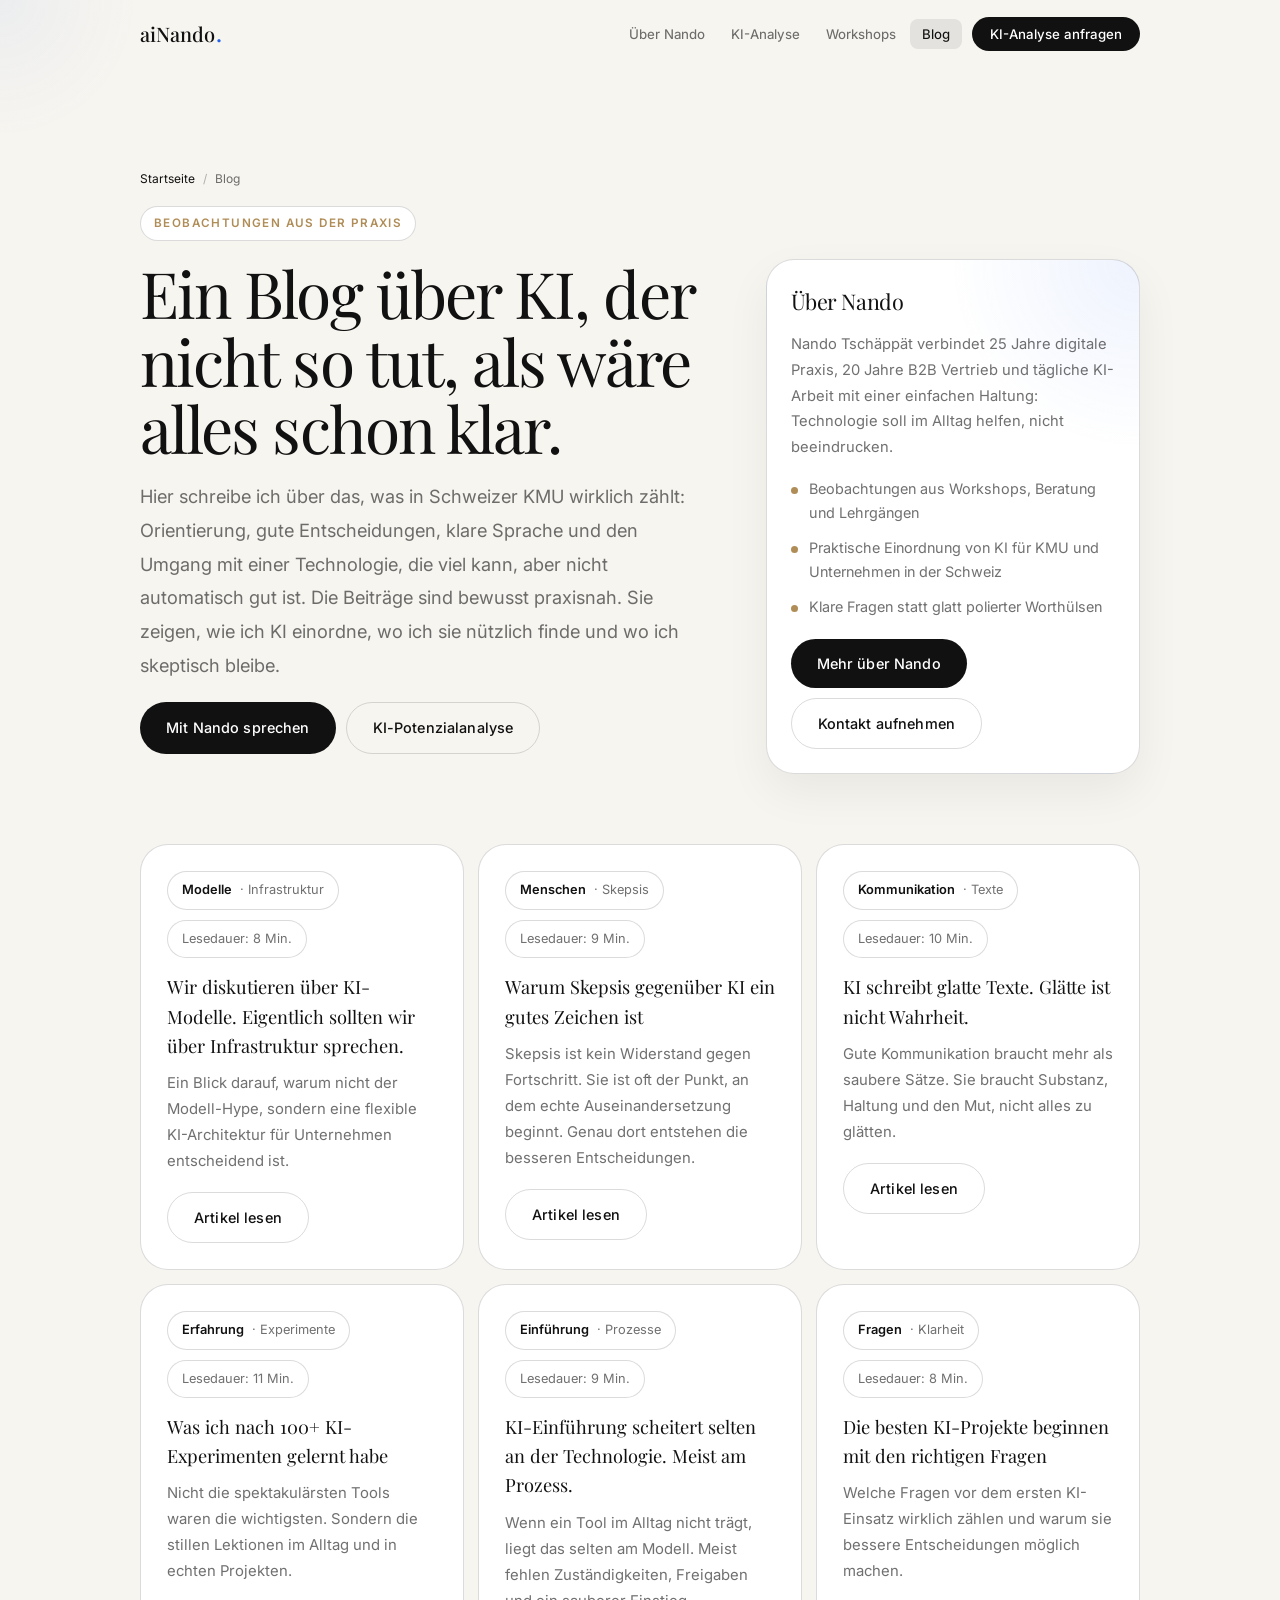
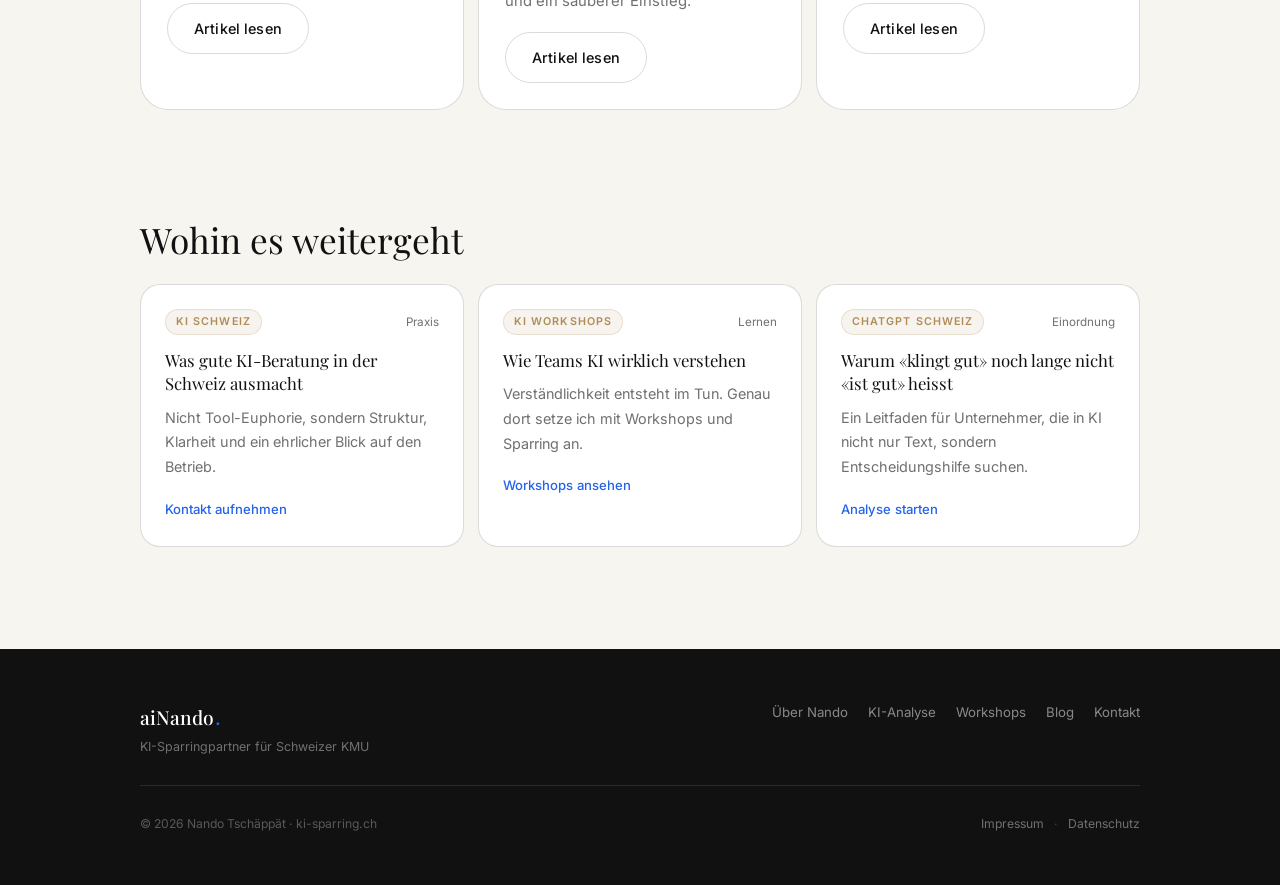
==== blog/index.html @ 51813bd4 "Sync repository with live state of ki-sparring.ch Mirror of https://ki-sparring.ch/ as served on 202" ====
<!DOCTYPE html>
<html lang="de-CH">
<head>
  <meta charset="UTF-8" />
  <meta name="viewport" content="width=device-width, initial-scale=1.0" />
  <title>Blog für KI in Schweizer KMU | ki-sparring.ch</title>
  <meta name="description" content="Der Blog von ki-sparring.ch: persönliche Beobachtungen, praktische Erfahrungen und klare Einordnungen zu KI in Schweizer KMU. Ohne Hype, mit Haltung." />
  <meta name="robots" content="index, follow" />
  <link rel="canonical" href="https://ki-sparring.ch/blog/" />
  <meta property="og:title" content="Blog für KI in Schweizer KMU" />
  <meta property="og:description" content="Praktische Beobachtungen, Erfahrungen und Einordnungen zu KI, ChatGPT, KI-Strategie und KI-Einführung in Schweizer KMU." />
  <meta property="og:type" content="website" />
  <meta property="og:url" content="https://ki-sparring.ch/blog/" />
  <meta property="og:image" content="https://ki-sparring.ch/images/nando-portrait-outdoor.jpg" />
  <meta name="twitter:card" content="summary_large_image" />
  <meta name="twitter:title" content="Blog für KI in Schweizer KMU" />
  <meta name="twitter:description" content="Praktische Beobachtungen, Erfahrungen und Einordnungen zu KI, ChatGPT und KI-Strategie in Schweizer KMU." />
  <meta name="twitter:image" content="https://ki-sparring.ch/images/nando-portrait-outdoor.jpg" />
  <meta name="theme-color" content="#F7F5F0" />
  <link rel="preconnect" href="https://fonts.googleapis.com" />
  <link rel="preconnect" href="https://fonts.gstatic.com" crossorigin />
  <link href="https://fonts.googleapis.com/css2?family=Inter:wght@300;400;500;600&family=Playfair+Display:ital,wght@0,400;0,500;1,400&display=swap" rel="stylesheet" />
  <link rel="stylesheet" href="../css/style.css" />
  <script>
    window.KI_SPARRING_CONFIG = {
      brevoFormsEndpoint: "https://api.cleverassistant.ch/api/brevo/forms"
    };
  </script>
  <script type="application/ld+json">
  {
    "@context": "https://schema.org",
    "@type": "Blog",
    "name": "ki-sparring.ch Blog",
    "description": "Praktische Beobachtungen zu KI, Strategie und Umsetzung in Schweizer KMU.",
    "url": "https://ki-sparring.ch/blog/",
    "publisher": {
      "@type": "Organization",
      "name": "ki-sparring.ch",
      "url": "https://ki-sparring.ch/"
    }
  }
  </script>
</head>
<body class="blog-page">
  <nav id="nav" aria-label="Hauptnavigation">
    <div class="nav-inner">
      <a href="/" class="nav-logo" aria-label="Zur Startseite">
        <span class="logo-text">aiNando</span><span class="logo-dot">.</span>
      </a>
      <button class="nav-toggle" aria-label="Menü öffnen" aria-expanded="false" aria-controls="nav-menu">
        <span></span><span></span>
      </button>
      <ul id="nav-menu" class="nav-links" role="list">
        <li><a href="/#positionierung" class="nav-link">Über Nando</a></li>
        <li><a href="/#analyse" class="nav-link">KI-Analyse</a></li>
        <li><a href="/#workshops" class="nav-link">Workshops</a></li>
        <li><a href="/blog/" class="nav-link active" aria-current="page">Blog</a></li>
        <li><a href="/#kontakt" class="nav-cta">KI-Analyse anfragen</a></li>
      </ul>
    </div>
  </nav>

  <main class="blog-shell">
    <header class="blog-index-hero">
      <div class="container">
        <nav class="breadcrumb" aria-label="Breadcrumb">
          <a href="/">Startseite</a><span aria-hidden="true">/</span><span>Blog</span>
        </nav>
        <div class="blog-kicker">Beobachtungen aus der Praxis</div>
        <div class="blog-hero-grid">
          <div>
            <h1 class="blog-title">Ein Blog über KI, der nicht so tut, als wäre alles schon klar.</h1>
            <p class="blog-index-lede">
              Hier schreibe ich über das, was in Schweizer KMU wirklich zählt: Orientierung, gute Entscheidungen,
              klare Sprache und den Umgang mit einer Technologie, die viel kann, aber nicht automatisch gut ist.
              Die Beiträge sind bewusst praxisnah. Sie zeigen, wie ich KI einordne, wo ich sie nützlich finde
              und wo ich skeptisch bleibe.
            </p>
            <div class="blog-actions">
              <a class="btn btn-primary" href="/#kontakt">Mit Nando sprechen</a>
              <a class="btn btn-ghost" href="/#analyse">KI-Potenzialanalyse</a>
            </div>
          </div>
          <aside class="blog-summary" aria-label="Über Nando">
            <h2>Über Nando</h2>
            <p>
              Nando Tschäppät verbindet 25 Jahre digitale Praxis, 20 Jahre B2B Vertrieb und tägliche KI-Arbeit
              mit einer einfachen Haltung: Technologie soll im Alltag helfen, nicht beeindrucken.
            </p>
            <ul>
              <li>Beobachtungen aus Workshops, Beratung und Lehrgängen</li>
              <li>Praktische Einordnung von KI für KMU und Unternehmen in der Schweiz</li>
              <li>Klare Fragen statt glatt polierter Worthülsen</li>
            </ul>
            <div class="blog-actions">
              <a class="btn btn-primary" href="/ueber-nando/">Mehr über Nando</a>
              <a class="btn btn-ghost" href="/#kontakt">Kontakt aufnehmen</a>
            </div>
          </aside>
        </div>
      </div>
    </header>

    <section class="blog-related" aria-label="Aktuelle Beiträge">
      <div class="container">
        <div class="blog-index-grid">
          <article class="blog-index-card">
            <div class="blog-meta-row">
              <span class="blog-meta-pill"><strong>Modelle</strong> · Infrastruktur</span>
              <span class="blog-meta-pill">Lesedauer: 8 Min.</span>
            </div>
            <h2>Wir diskutieren über KI-Modelle. Eigentlich sollten wir über Infrastruktur sprechen.</h2>
            <p>
              Ein Blick darauf, warum nicht der Modell-Hype, sondern eine flexible KI-Architektur für Unternehmen entscheidend ist.
            </p>
            <a class="btn btn-ghost" href="/blog/ki-modelle-infrastruktur/">Artikel lesen</a>
          </article>
          <article class="blog-index-card">
            <div class="blog-meta-row">
              <span class="blog-meta-pill"><strong>Menschen</strong> · Skepsis</span>
              <span class="blog-meta-pill">Lesedauer: 9 Min.</span>
            </div>
            <h2>Warum Skepsis gegenüber KI ein gutes Zeichen ist</h2>
            <p>
              Skepsis ist kein Widerstand gegen Fortschritt. Sie ist oft der Punkt, an dem echte Auseinandersetzung beginnt.
              Genau dort entstehen die besseren Entscheidungen.
            </p>
            <a class="btn btn-ghost" href="/blog/skepsis-gegenueber-ki-gutes-zeichen/">Artikel lesen</a>
          </article>
          <article class="blog-index-card">
            <div class="blog-meta-row">
              <span class="blog-meta-pill"><strong>Kommunikation</strong> · Texte</span>
              <span class="blog-meta-pill">Lesedauer: 10 Min.</span>
            </div>
            <h2>KI schreibt glatte Texte. Glätte ist nicht Wahrheit.</h2>
            <p>
              Gute Kommunikation braucht mehr als saubere Sätze. Sie braucht Substanz, Haltung und den Mut, nicht alles zu glätten.
            </p>
            <a class="btn btn-ghost" href="/blog/ki-schreibt-glatte-texte/">Artikel lesen</a>
          </article>
          <article class="blog-index-card">
            <div class="blog-meta-row">
              <span class="blog-meta-pill"><strong>Erfahrung</strong> · Experimente</span>
              <span class="blog-meta-pill">Lesedauer: 11 Min.</span>
            </div>
            <h2>Was ich nach 100+ KI-Experimenten gelernt habe</h2>
            <p>
              Nicht die spektakulärsten Tools waren die wichtigsten. Sondern die stillen Lektionen im Alltag und in echten Projekten.
            </p>
            <a class="btn btn-ghost" href="/blog/100-plus-ki-experimente/">Artikel lesen</a>
          </article>
          <article class="blog-index-card">
            <div class="blog-meta-row">
              <span class="blog-meta-pill"><strong>Einführung</strong> · Prozesse</span>
              <span class="blog-meta-pill">Lesedauer: 9 Min.</span>
            </div>
            <h2>KI-Einführung scheitert selten an der Technologie. Meist am Prozess.</h2>
            <p>
              Wenn ein Tool im Alltag nicht trägt, liegt das selten am Modell. Meist fehlen Zuständigkeiten, Freigaben und ein sauberer Einstieg.
            </p>
            <a class="btn btn-ghost" href="/blog/ki-einfuehrung-scheitert-am-prozess/">Artikel lesen</a>
          </article>
          <article class="blog-index-card">
            <div class="blog-meta-row">
              <span class="blog-meta-pill"><strong>Fragen</strong> · Klarheit</span>
              <span class="blog-meta-pill">Lesedauer: 8 Min.</span>
            </div>
            <h2>Die besten KI-Projekte beginnen mit den richtigen Fragen</h2>
            <p>
              Welche Fragen vor dem ersten KI-Einsatz wirklich zählen und warum sie bessere Entscheidungen möglich machen.
            </p>
            <a class="btn btn-ghost" href="/blog/gute-fragen-entscheiden-ueber-ki-nutzen/">Artikel lesen</a>
          </article>
        </div>
      </div>
    </section>

    <section class="blog-related">
      <div class="container">
        <h2>Wohin es weitergeht</h2>
        <div class="blog-grid">
          <article class="blog-post-card">
            <div class="beob-meta">
              <span class="beob-tag">KI Schweiz</span>
              <span class="beob-date">Praxis</span>
            </div>
            <h3 class="beob-title">Was gute KI-Beratung in der Schweiz ausmacht</h3>
            <p>
              Nicht Tool-Euphorie, sondern Struktur, Klarheit und ein ehrlicher Blick auf den Betrieb.
            </p>
            <a href="/#kontakt" class="beob-read-more">Kontakt aufnehmen <i class="fa-solid fa-arrow-right" aria-hidden="true"></i></a>
          </article>
          <article class="blog-post-card">
            <div class="beob-meta">
              <span class="beob-tag">KI Workshops</span>
              <span class="beob-date">Lernen</span>
            </div>
            <h3 class="beob-title">Wie Teams KI wirklich verstehen</h3>
            <p>
              Verständlichkeit entsteht im Tun. Genau dort setze ich mit Workshops und Sparring an.
            </p>
            <a href="/#workshops" class="beob-read-more">Workshops ansehen <i class="fa-solid fa-arrow-right" aria-hidden="true"></i></a>
          </article>
          <article class="blog-post-card">
            <div class="beob-meta">
              <span class="beob-tag">ChatGPT Schweiz</span>
              <span class="beob-date">Einordnung</span>
            </div>
            <h3 class="beob-title">Warum «klingt gut» noch lange nicht «ist gut» heisst</h3>
            <p>
              Ein Leitfaden für Unternehmer, die in KI nicht nur Text, sondern Entscheidungshilfe suchen.
            </p>
            <a href="/#analyse" class="beob-read-more">Analyse starten <i class="fa-solid fa-arrow-right" aria-hidden="true"></i></a>
          </article>
        </div>
      </div>
    </section>
  </main>

  <footer class="site-footer">
    <div class="container">
      <div class="footer-top">
        <div class="footer-brand">
          <a href="/" class="footer-logo" aria-label="Zur Startseite">
            <span class="logo-text">aiNando</span><span class="logo-dot">.</span>
          </a>
          <p>KI-Sparringpartner für Schweizer KMU</p>
        </div>
        <nav class="footer-nav" aria-label="Footer Navigation">
          <a href="/#positionierung">Über Nando</a>
          <a href="/#analyse">KI-Analyse</a>
          <a href="/#workshops">Workshops</a>
          <a href="/blog/">Blog</a>
          <a href="/#kontakt">Kontakt</a>
        </nav>
      </div>
      <div class="footer-bottom">
        <p class="footer-copy">© 2026 Nando Tschäppät · ki-sparring.ch</p>
        <div class="footer-legal">
          <a href="/impressum/" class="footer-legal-link">Impressum</a>
          <span>·</span>
          <a href="/datenschutz/" class="footer-legal-link">Datenschutz</a>
        </div>
      </div>
    </div>
  </footer>
  <script src="../js/main.js"></script>
</body>
</html>
---- css/style.css ----
/* ============================================================
   aiNando — Premium CSS v3
   Design: Apple · Anthropic · Linear · Swiss Editorial
   Optimiert auf Conversion: KI-Potenzialanalyse
   ============================================================ */

/* ── 1. TOKENS ───────────────────────────────────────────────── */
:root {
  --cream:    #F7F5F0;
  --ink:      #111111;
  --blue:     #2563EB;
  --gold:     #B08D57;
  --ink-60:   rgba(17,17,17,.6);
  --ink-30:   rgba(17,17,17,.3);
  --ink-15:   rgba(17,17,17,.15);
  --ink-08:   rgba(17,17,17,.08);
  --blue-10:  rgba(37,99,235,.10);
  --blue-15:  rgba(37,99,235,.15);
  --gold-10:  rgba(176,141,87,.10);
  --gold-20:  rgba(176,141,87,.20);
  --white:    #ffffff;

  --font-sans:  'Inter', system-ui, -apple-system, sans-serif;
  --font-serif: 'Playfair Display', Georgia, serif;

  --r-sm:  6px;
  --r-md:  12px;
  --r-lg:  20px;
  --r-xl:  28px;
  --r-2xl: 40px;

  --ease:    cubic-bezier(0.16, 1, 0.3, 1);
  --ease-in: cubic-bezier(0.4, 0, 1, 1);

  --nav-h: 68px;
  --gap:   clamp(72px, 11vw, 128px);
  --cw:    1120px;
  --cpad:  clamp(20px, 5vw, 60px);
}

/* ── 2. RESET ────────────────────────────────────────────────── */
*, *::before, *::after { box-sizing: border-box; margin: 0; padding: 0; }
html { scroll-behavior: smooth; -webkit-font-smoothing: antialiased; }
body { font-family: var(--font-sans); background: var(--cream); color: var(--ink); line-height: 1.6; overflow-x: hidden; }
img  { max-width: 100%; display: block; }
a    { color: inherit; text-decoration: none; }
button { cursor: pointer; border: none; background: none; font-family: inherit; }
ul, ol { list-style: none; }
::selection { background: var(--blue); color: var(--white); }
html[data-formality="du"] .formality-sie { display: none !important; }
html:not([data-formality="du"]) .formality-du { display: none !important; }

/* ── 3. TYPOGRAPHY ───────────────────────────────────────────── */
.section-label {
  display: inline-flex; align-items: center; gap: 10px;
  font-size: 10.5px; font-weight: 600; letter-spacing: .14em; text-transform: uppercase;
  color: var(--gold); margin-bottom: 18px;
}
.section-label::before { content: ''; width: 22px; height: 1px; background: var(--gold); flex-shrink: 0; }
.section-headline {
  font-family: var(--font-serif);
  font-size: clamp(1.85rem, 4vw, 3.3rem);
  font-weight: 400; line-height: 1.15; letter-spacing: -.022em; color: var(--ink);
}
.section-headline em { font-style: italic; color: var(--blue); }
.section-intro { font-size: clamp(.95rem, 1.7vw, 1.12rem); color: var(--ink-60); line-height: 1.75; max-width: 600px; }
.body-text { font-size: 1rem; line-height: 1.8; color: var(--ink-60); margin-bottom: 16px; }

/* ── 4. LAYOUT ───────────────────────────────────────────────── */
.container { max-width: var(--cw); margin: 0 auto; padding: 0 var(--cpad); }
.section { padding: var(--gap) 0; }

/* ── 5. BUTTONS ──────────────────────────────────────────────── */
.btn {
  display: inline-flex; align-items: center; justify-content: center; gap: 8px;
  padding: 13px 26px; border-radius: 100px; font-size: .9rem; font-weight: 500;
  letter-spacing: .01em; transition: background .25s var(--ease), transform .25s var(--ease),
  box-shadow .25s var(--ease), border-color .25s; white-space: nowrap;
}
.btn-primary { background: var(--ink); color: var(--white); }
.btn-primary:hover { background: var(--blue); transform: translateY(-2px); box-shadow: 0 8px 24px rgba(37,99,235,.25); }
.btn-ghost { background: transparent; color: var(--ink); border: 1.5px solid var(--ink-15); }
.btn-ghost:hover { border-color: var(--ink); background: var(--ink-08); }
.btn-large { padding: 16px 34px; font-size: 1rem; }
.btn-full { width: 100%; }
.btn-loading { display: none; }
.btn.loading .btn-text { display: none; }
.btn.loading .btn-loading { display: block; }

/* ── 5b. FORMALITY MODAL ────────────────────────────────────── */
.formality-modal {
  position: fixed;
  inset: 0;
  z-index: 500;
  display: flex;
  align-items: center;
  justify-content: center;
  padding: 24px;
}
.formality-modal[hidden] { display: none; }
.formality-modal__backdrop {
  position: absolute;
  inset: 0;
  background: rgba(17,17,17,.62);
  backdrop-filter: blur(8px);
  -webkit-backdrop-filter: blur(8px);
}
.formality-modal__panel {
  position: relative;
  z-index: 1;
  width: min(100%, 560px);
  padding: clamp(26px, 4vw, 34px);
  border-radius: var(--r-2xl);
  background: var(--cream);
  border: 1px solid rgba(17,17,17,.12);
  box-shadow: 0 24px 80px rgba(0,0,0,.22);
}
.formality-modal__eyebrow {
  font-size: .74rem;
  font-weight: 600;
  letter-spacing: .14em;
  text-transform: uppercase;
  color: var(--gold);
  margin-bottom: 14px;
}
.formality-modal__panel h2 {
  font-family: var(--font-serif);
  font-size: clamp(1.6rem, 3.6vw, 2.4rem);
  font-weight: 400;
  line-height: 1.15;
  letter-spacing: -.02em;
  color: var(--ink);
  margin-bottom: 10px;
}
.formality-modal__panel p {
  color: var(--ink-60);
  line-height: 1.7;
}
.formality-modal__actions {
  display: flex;
  gap: 12px;
  flex-wrap: wrap;
  margin-top: 24px;
}

/* ── 6. NAVIGATION ───────────────────────────────────────────── */
#nav {
  position: fixed; top: 0; left: 0; right: 0; z-index: 100;
  height: var(--nav-h);
  transition: background .4s var(--ease), box-shadow .4s var(--ease);
}
#nav.scrolled {
  background: rgba(247,245,240,.96);
  backdrop-filter: blur(14px); -webkit-backdrop-filter: blur(14px);
  box-shadow: 0 1px 0 var(--ink-15);
}
.nav-inner {
  max-width: var(--cw); margin: 0 auto; padding: 0 var(--cpad);
  height: 100%; display: flex; align-items: center; justify-content: space-between; gap: 20px;
}
.nav-logo { font-family: var(--font-serif); font-size: 1.25rem; font-weight: 500; display: flex; align-items: baseline; gap: 1px; flex-shrink: 0; }
.logo-dot { color: var(--blue); font-size: 1.45rem; line-height: 1; }
.nav-links { display: flex; align-items: center; gap: 2px; }
.nav-link { padding: 7px 12px; font-size: .83rem; font-weight: 450; color: var(--ink-60); border-radius: 8px; transition: color .2s, background .2s; }
.nav-link:hover, .nav-link.active { color: var(--ink); background: var(--ink-08); }
.nav-cta {
  margin-left: 8px; padding: 9px 18px; background: var(--ink); color: var(--white);
  border-radius: 100px; font-size: .83rem; font-weight: 500; flex-shrink: 0;
  transition: background .25s, transform .25s, box-shadow .25s;
}
.nav-cta:hover { background: var(--blue); transform: translateY(-1px); box-shadow: 0 5px 16px rgba(37,99,235,.22); }
.nav-toggle { display: none; flex-direction: column; gap: 5px; padding: 6px; }
.nav-toggle span { display: block; width: 22px; height: 2px; background: var(--ink); border-radius: 2px; transition: transform .3s var(--ease), opacity .3s; }
.nav-toggle.open span:first-child { transform: translateY(7px) rotate(45deg); }
.nav-toggle.open span:last-child  { transform: translateY(-7px) rotate(-45deg); }

/* Progress bar */
#progress-bar {
  position: fixed; top: 0; left: 0; height: 2px;
  background: linear-gradient(90deg, var(--blue), var(--gold));
  z-index: 200; transform-origin: left; transform: scaleX(0); transition: transform .1s linear;
}

/* ── 7. HERO ─────────────────────────────────────────────────── */
.hero {
  position: relative; min-height: 100svh;
  display: flex; align-items: center;
  padding-top: var(--nav-h); overflow: hidden;
}
.hero-canvas { position: absolute; inset: 0; z-index: 0; pointer-events: none; }
#connection-canvas { width: 100%; height: 100%; opacity: .3; }
.hero-content {
  position: relative; z-index: 1; width: 100%;
  padding-top: clamp(28px, 3.5vw, 52px);
  padding-bottom: clamp(56px, 7vw, 90px);
}
.hero-inner { display: grid; grid-template-columns: 1fr 400px; gap: clamp(36px, 5vw, 72px); align-items: center; }
.hero-eyebrow { display: flex; align-items: center; gap: 10px; font-size: .76rem; font-weight: 500; letter-spacing: .14em; text-transform: uppercase; color: var(--ink-60); margin-bottom: 22px; }
.eyebrow-dot { width: 6px; height: 6px; border-radius: 50%; background: var(--gold); animation: pulse-dot 2.5s ease-in-out infinite; }
@keyframes pulse-dot { 0%,100%{transform:scale(1);opacity:1}50%{transform:scale(1.5);opacity:.5} }
.hero-headline { font-family: var(--font-serif); font-size: clamp(2.1rem, 5.2vw, 5rem); font-weight: 400; line-height: 1.1; letter-spacing: -.03em; color: var(--ink); margin-bottom: 18px; }
.hero-headline em { font-style: italic; color: var(--blue); }
.hero-claim { font-family: var(--font-serif); font-size: clamp(.9rem, 1.4vw, 1.1rem); font-weight: 400; font-style: italic; color: var(--gold); letter-spacing: .01em; margin-bottom: 18px; }
.hero-sub { font-size: clamp(.92rem, 1.6vw, 1.1rem); color: var(--ink-60); line-height: 1.75; max-width: 560px; margin-bottom: 32px; }

/* KPI bar */
.hero-kpis { display: flex; align-items: center; flex-wrap: wrap; margin-bottom: 32px; padding: 18px 24px; background: var(--white); border: 1px solid var(--ink-15); border-radius: var(--r-xl); width: fit-content; }
.kpi-item { display: flex; flex-direction: column; align-items: center; padding: 0 24px; }
.kpi-value { font-family: var(--font-serif); font-size: clamp(1.3rem, 2.2vw, 1.85rem); font-weight: 400; color: var(--ink); letter-spacing: -.02em; line-height: 1; margin-bottom: 4px; }
.kpi-label { font-size: .7rem; font-weight: 500; letter-spacing: .08em; text-transform: uppercase; color: var(--ink-60); white-space: nowrap; }
.kpi-divider { width: 1px; height: 34px; background: var(--ink-15); flex-shrink: 0; }

.hero-actions { display: flex; gap: 12px; flex-wrap: wrap; margin-bottom: 44px; }

/* Hero portrait */
.hero-portrait { display: flex; flex-direction: column; align-items: center; gap: 14px; }
.portrait-img-wrap { width: 100%; border-radius: var(--r-xl); overflow: hidden; background: var(--ink-08); box-shadow: 0 20px 56px rgba(17,17,17,.13); border: 1px solid var(--ink-15); }
.portrait-img-wrap img { width: 100%; height: 100%; object-fit: cover; object-position: center 18%; transition: transform .6s var(--ease); }
.portrait-img-wrap:hover img { transform: scale(1.03); }
.portrait-badge { text-align: center; padding: 12px 18px; background: var(--white); border: 1px solid var(--ink-15); border-radius: var(--r-lg); width: 100%; }
.badge-name { display: block; font-weight: 600; font-size: .92rem; color: var(--ink); margin-bottom: 2px; }
.badge-title { font-size: .76rem; color: var(--ink-60); }

.hero-scroll-hint { display: flex; align-items: center; gap: 12px; color: var(--ink-60); font-size: .7rem; letter-spacing: .1em; text-transform: uppercase; margin-top: 6px; }
.scroll-line { display: block; width: 34px; height: 1px; background: linear-gradient(90deg, var(--gold), transparent); }

/* Cursor glow */
.cursor-glow { position: fixed; width: 280px; height: 280px; border-radius: 50%; background: radial-gradient(circle, rgba(37,99,235,.05) 0%, transparent 70%); pointer-events: none; z-index: 0; transform: translate(-50%,-50%); transition: left .4s var(--ease), top .4s var(--ease); }

/* ── LOGOZEILE ───────────────────────────────────────────────── */
.logo-belt {
  background: var(--white);
  border-top: 1px solid var(--ink-08);
  border-bottom: 1px solid var(--ink-08);
  padding: 8px 0;
  overflow: hidden;
  position: relative;
}
.logo-belt::before,
.logo-belt::after {
  content: '';
  position: absolute;
  top: 0; bottom: 0;
  width: 80px;
  z-index: 2;
  pointer-events: none;
}
.logo-belt::before { left: 0; background: linear-gradient(90deg, var(--white), transparent); }
.logo-belt::after  { right: 0; background: linear-gradient(-90deg, var(--white), transparent); }

.logo-belt-track {
  display: flex;
  align-items: center;
  gap: 0;
  width: max-content;
  animation: lb-scroll 28s linear infinite;
}
@media (prefers-reduced-motion: reduce) {
  .logo-belt-track { animation: none; }
}

@keyframes lb-scroll {
  from { transform: translateX(0); }
  to   { transform: translateX(-50%); }
}

.logo-belt-item {
  display: inline-flex;
  align-items: center;
  gap: 8px;
  padding: 0 32px;
  font-size: .72rem;
  font-weight: 600;
  letter-spacing: .1em;
  text-transform: uppercase;
  color: var(--ink-60);
  white-space: nowrap;
  transition: color .2s;
}
.logo-belt-item:hover { color: var(--ink); }
.logo-belt-item:hover .lb-img,
.logo-belt-item:hover .lb-wordmark { opacity: .85; }

/* Trennzeichen */
.logo-belt-sep {
  width: 1px;
  height: 28px;
  background: var(--ink-08);
  flex-shrink: 0;
  align-self: center;
}

/* SVG-Wordmarks */
.lb-wordmark {
  height: 22px;
  width: auto;
  display: block;
  opacity: .45;
  transition: opacity .2s;
  overflow: visible;
  color: var(--ink);
}
.lb-wordmark-sm {
  height: 18px;
}

/* Bild-Logos (PNG/JPG) */
.lb-img {
  height: 22px;
  width: auto;
  display: block;
  object-fit: contain;
  opacity: .45;
  filter: grayscale(1) contrast(1.2);
  transition: opacity .2s, filter .2s;
}
.lb-img-apple {
  height: 26px;
  width: auto;
  filter: grayscale(1) contrast(1.2);
}
/* Höhen kompensieren den Weissraum im Original-File.
   Ziel: ~20px effektiver sichtbarer Schriftzug bei allen.
   Berechnung: Zielhöhe ÷ (sichtbarer Anteil in %)
   aiaibot  84% → 24px  | Swisscom 96% → 21px
   IBAW     50% → 40px  | Klubschule 65% → 31px
   WISS     20% → 100px | METANET   16% → 125px */
.lb-img-swisscom  { mix-blend-mode: multiply; height: 28px;  width: auto; }
.lb-img-metanet   { mix-blend-mode: multiply; height: 105px; width: auto; }
.lb-img-wiss      { mix-blend-mode: multiply; height: 112px; width: auto; }
.lb-img-ibaw      { mix-blend-mode: multiply; height: 40px;  width: auto; }
.lb-img-klubschule{ mix-blend-mode: multiply; height: 38px;  width: auto; filter: grayscale(1) contrast(1.3); margin-top: 10px; }
.lb-img-aiaibot   { mix-blend-mode: multiply; height: 20px;  width: auto; filter: grayscale(1) contrast(1.2); }

.lb-icon {
  width: 16px;
  height: 16px;
  flex-shrink: 0;
  fill: currentColor;
  opacity: .7;
}

/* ── Logo-Belt Mobile ───────────────────────────────────────── */
@media (max-width: 640px) {
  .logo-belt-item { padding: 0 20px; }
  .lb-wordmark { height: 18px; }
  .lb-wordmark-sm { height: 15px; }
  .lb-img           { height: 18px; }
  .lb-img-apple     { height: 18px; }
  .lb-img-swisscom  { height: 20px; }
  .lb-img-metanet   { height: 74px; }
  .lb-img-wiss      { height: 78px; }
  .lb-img-ibaw      { height: 28px; }
  .lb-img-klubschule{ height: 27px; margin-top: 7px; }
  .lb-img-aiaibot   { height: 14px; }
  .logo-belt-sep { height: 22px; }
  .logo-belt-track { animation-duration: 22s; }
}

/* ── 8. POSITIONIERUNG ───────────────────────────────────────── */
.section-positionierung { background: var(--white); }
.pos-grid { display: grid; grid-template-columns: 400px 1fr; gap: clamp(36px, 6vw, 72px); align-items: start; }
.pos-img-frame { border-radius: var(--r-xl); overflow: hidden; aspect-ratio: 1/1.05; background: var(--ink-08); border: 1px solid var(--ink-15); box-shadow: 0 18px 46px rgba(17,17,17,.09); }
.pos-img-frame img { width: 100%; height: 100%; object-fit: cover; object-position: center 15%; }
.pos-credentials { display: grid; grid-template-columns: repeat(3, 1fr); gap: 10px; margin-top: 14px; }
.cred-item { padding: 14px 10px; background: var(--cream); border: 1px solid var(--ink-15); border-radius: var(--r-md); text-align: center; }
.cred-val { display: block; font-family: var(--font-serif); font-size: 1.5rem; font-weight: 400; color: var(--ink); line-height: 1; margin-bottom: 4px; }
.cred-label { font-size: .68rem; font-weight: 500; letter-spacing: .07em; text-transform: uppercase; color: var(--ink-60); line-height: 1.3; }
.pos-text { padding-top: 6px; }
.pos-text .section-headline { margin-bottom: 22px; }
.value-list { display: flex; flex-direction: column; gap: 13px; margin-top: 26px; margin-bottom: 26px; }
.value-list li { display: flex; align-items: flex-start; gap: 13px; font-size: .93rem; color: var(--ink-60); line-height: 1.5; }
.vl-icon { width: 32px; height: 32px; border-radius: 8px; background: var(--ink-08); display: flex; align-items: center; justify-content: center; color: var(--gold); flex-shrink: 0; font-size: .82rem; }
.value-list strong { color: var(--ink); font-weight: 500; }
.inline-quote { padding: 18px 22px; border-left: 2px solid var(--gold); background: var(--cream); border-radius: 0 var(--r-md) var(--r-md) 0; }
.inline-quote p { font-family: var(--font-serif); font-size: 1.05rem; font-style: italic; color: var(--ink); line-height: 1.5; }

/* ── 8b. KERNFRAGE (Positionierung) ─────────────────────────── */
.pos-kernfrage {
  margin: 24px 0 20px;
  padding: 22px 24px;
  background: var(--cream);
  border-left: 3px solid var(--gold);
  border-radius: var(--r-md);
}
.kernfrage-lead {
  font-size: .82rem;
  font-weight: 600;
  letter-spacing: .08em;
  text-transform: uppercase;
  color: var(--ink-60);
  margin: 0 0 14px;
}
.kernfrage-duo {
  display: flex;
  flex-direction: column;
  gap: 6px;
  margin-bottom: 14px;
}
.kernfrage-nein {
  font-family: var(--font-serif);
  font-size: 1rem;
  color: var(--ink-60);
  font-style: italic;
  text-decoration: line-through;
  text-decoration-color: var(--ink-15);
}
.kernfrage-ja {
  font-family: var(--font-serif);
  font-size: 1.1rem;
  color: var(--ink);
  font-weight: 600;
}
.kernfrage-text {
  font-size: .88rem;
  color: var(--ink-60);
  line-height: 1.7;
  margin: 0;
}

/* ── 8c. BEOBACHTER-FRAGEN SEKTION ──────────────────────────── */
.section-fragen {
  background: var(--ink);
  color: var(--white);
  padding: clamp(56px, 8vw, 96px) 0;
}
.fragen-inner {
  max-width: 880px;
  margin: 0 auto;
  text-align: center;
}
.section-fragen .section-label {
  color: var(--gold);
  opacity: 1;
}
.fragen-header {
  margin-bottom: clamp(36px, 5vw, 56px);
}
.fragen-grid {
  display: grid;
  grid-template-columns: repeat(2, 1fr);
  gap: 2px;
  margin-bottom: clamp(32px, 4vw, 48px);
  text-align: left;
}
.frage-item {
  position: relative;
  padding: 28px 32px 28px 56px;
  border: 1px solid rgba(255,255,255,.07);
  background: rgba(255,255,255,.03);
  transition: background .25s;
}
.frage-item:hover { background: rgba(255,255,255,.06); }
.frage-nr {
  position: absolute;
  top: 28px;
  left: 20px;
  font-size: .68rem;
  font-weight: 700;
  letter-spacing: .12em;
  color: var(--gold);
  opacity: .7;
  line-height: 1;
}
.frage-text {
  font-family: var(--font-serif);
  font-size: clamp(1rem, 1.6vw, 1.18rem);
  font-weight: 400;
  color: rgba(255,255,255,.88);
  line-height: 1.5;
  margin: 0;
  font-style: italic;
}
.fragen-coda {
  font-size: .92rem;
  color: rgba(255,255,255,.45);
  line-height: 1.7;
  max-width: 520px;
  margin: 0 auto;
  font-style: italic;
}
@media (max-width: 640px) {
  .fragen-grid { grid-template-columns: 1fr; }
  .frage-item { padding: 22px 20px 22px 48px; }
}

/* ── KMU-Intro-Statement ─────────────────────────────────────── */
.kmu-intro-statement {
  margin-top: 18px;
  font-size: 1.05rem;
  font-weight: 500;
  color: var(--ink);
  line-height: 1.6;
}
.kmu-intro-statement span {
  display: block;
  font-size: .9rem;
  font-weight: 400;
  color: var(--ink-60);
  margin-top: 6px;
}

/* ── Persönliches Nando-Zitat ────────────────────────────────── */
.nando-zitat {
  margin: 32px 0 0;
  padding: 24px 28px;
  border-left: 2px solid var(--gold);
  background: transparent;
}
.nando-zitat blockquote {
  margin: 0 0 10px;
  padding: 0;
  border: none;
  background: none;
}
.nando-zitat blockquote p {
  font-family: var(--font-serif);
  font-size: clamp(1.05rem, 1.8vw, 1.25rem);
  font-weight: 400;
  font-style: italic;
  color: var(--ink);
  line-height: 1.5;
  margin: 0;
}
.nando-zitat figcaption {
  font-size: .78rem;
  font-weight: 600;
  letter-spacing: .08em;
  color: var(--ink-60);
  text-transform: uppercase;
}

/* ── Beobachtungssektion Manifest ───────────────────────────── */
.beob-manifest {
  font-family: var(--font-serif);
  font-size: clamp(1rem, 1.6vw, 1.15rem);
  font-style: italic;
  color: var(--ink-60);
  line-height: 2;
  margin: 0 0 clamp(36px, 5vw, 56px);
  padding-left: 20px;
  border-left: 2px solid var(--ink-08);
}

/* ── 8d. AUTOR-BLOCK ─────────────────────────────────────────── */
.section-author { background: var(--white); }
.author-grid {
  display: grid;
  grid-template-columns: 360px 1fr;
  gap: clamp(28px, 5vw, 68px);
  align-items: center;
}
.author-figure { position: relative; }
.author-img-frame {
  border-radius: var(--r-xl);
  overflow: hidden;
  aspect-ratio: 4 / 5;
  background: var(--ink-08);
  border: 1px solid var(--ink-15);
  box-shadow: 0 18px 46px rgba(17,17,17,.09);
}
.author-img-frame img {
  width: 100%;
  height: 100%;
  object-fit: cover;
  object-position: center 16%;
}
.author-note {
  position: absolute;
  left: 16px;
  right: 16px;
  bottom: 16px;
  padding: 12px 14px;
  border-radius: var(--r-md);
  background: rgba(255,255,255,.92);
  border: 1px solid rgba(17,17,17,.08);
  box-shadow: 0 10px 24px rgba(17,17,17,.09);
  backdrop-filter: blur(10px);
}
.author-note-label {
  display: block;
  font-size: .68rem;
  font-weight: 700;
  letter-spacing: .12em;
  text-transform: uppercase;
  color: var(--gold);
  margin-bottom: 4px;
}
.author-note-value {
  display: block;
  font-size: .88rem;
  color: var(--ink);
  line-height: 1.45;
}
.author-panel {
  padding: clamp(24px, 4vw, 40px);
  border-radius: var(--r-xl);
  background:
    radial-gradient(circle at top right, rgba(37,99,235,.08), transparent 28%),
    var(--cream);
  border: 1px solid var(--ink-15);
  box-shadow: 0 18px 42px rgba(17,17,17,.05);
}
.author-panel .section-headline { margin-bottom: 16px; }
.author-lede {
  font-size: clamp(.98rem, 1.75vw, 1.08rem);
  line-height: 1.85;
  color: var(--ink-60);
}
.author-stats {
  display: grid;
  grid-template-columns: repeat(4, minmax(0, 1fr));
  gap: 10px;
  margin: 22px 0 18px;
}
.author-stat {
  padding: 14px 12px;
  border-radius: var(--r-md);
  background: var(--white);
  border: 1px solid var(--ink-15);
  text-align: center;
}
.author-stat-value {
  display: block;
  font-family: var(--font-serif);
  font-size: 1.45rem;
  color: var(--ink);
  line-height: 1;
  margin-bottom: 5px;
}
.author-stat-label {
  display: block;
  font-size: .68rem;
  font-weight: 600;
  letter-spacing: .08em;
  text-transform: uppercase;
  color: var(--ink-60);
  line-height: 1.35;
}
.author-list {
  display: grid;
  gap: 10px;
  margin-top: 18px;
}
.author-list li {
  display: flex;
  align-items: flex-start;
  gap: 10px;
  font-size: .93rem;
  line-height: 1.7;
  color: var(--ink-60);
}
.author-list i {
  color: var(--gold);
  margin-top: 4px;
  flex-shrink: 0;
}
.author-actions {
  display: flex;
  flex-wrap: wrap;
  gap: 10px;
  margin-top: 22px;
}

/* ── 9. KI-ANALYSE ───────────────────────────────────────────── */
.section-analyse { background: var(--ink); color: var(--white); }
.section-analyse .section-headline { color: var(--white); }
.section-analyse .section-intro { color: rgba(255,255,255,.6); max-width: 620px; margin: 0 auto; }
.analyse-header { text-align: center; margin-bottom: clamp(40px, 5.5vw, 68px); }
.analyse-main { display: grid; grid-template-columns: 1fr 320px; gap: 28px; align-items: start; }

/* Left: image + features */
.analyse-left { display: flex; flex-direction: column; gap: 28px; }
.analyse-img-frame { border-radius: var(--r-lg); overflow: hidden; aspect-ratio: 16/10; background: rgba(255,255,255,.06); border: 1px solid rgba(255,255,255,.1); }
.analyse-img-frame img { width: 100%; height: 100%; object-fit: cover; object-position: center 30%; }

.features-title { font-size: .76rem; font-weight: 600; letter-spacing: .12em; text-transform: uppercase; color: var(--gold); margin-bottom: 20px; }
.features-list { display: flex; flex-direction: column; gap: 14px; }
.features-list li { display: flex; align-items: center; gap: 13px; font-size: .93rem; color: rgba(255,255,255,.8); line-height: 1.5; }
.feat-icon { width: 32px; height: 32px; border-radius: 8px; background: rgba(255,255,255,.07); display: flex; align-items: center; justify-content: center; color: var(--gold); font-size: .82rem; flex-shrink: 0; }

/* Price card */
.analyse-price-card { padding: 32px 28px; border-radius: var(--r-xl); background: linear-gradient(145deg, rgba(37,99,235,.22), rgba(176,141,87,.12)); border: 1px solid rgba(255,255,255,.18); display: flex; flex-direction: column; gap: 18px; position: sticky; top: calc(var(--nav-h) + 16px); }
.price-badge { display: inline-block; padding: 4px 14px; border-radius: 100px; background: var(--gold-10); border: 1px solid var(--gold-20); font-size: .68rem; font-weight: 600; letter-spacing: .12em; text-transform: uppercase; color: var(--gold); width: fit-content; }
.price-display { display: flex; align-items: baseline; gap: 8px; }
.price-from { font-size: .82rem; color: rgba(255,255,255,.4); }
.price-number { font-family: var(--font-serif); font-size: clamp(2.2rem, 4.5vw, 2.8rem); font-weight: 400; color: var(--white); letter-spacing: -.02em; }
.price-detail { font-size: .85rem; color: rgba(255,255,255,.55); line-height: 1.5; }
.price-reassurance { font-size: .76rem; color: rgba(255,255,255,.4); display: flex; align-items: flex-start; gap: 8px; line-height: 1.5; }
.price-reassurance i { color: var(--gold); margin-top: 2px; flex-shrink: 0; }

/* ── 10. ABLAUF ──────────────────────────────────────────────── */
.section-ablauf { background: var(--cream); }
.section-ablauf .section-headline { margin-bottom: 12px; }
.ablauf-steps { display: flex; align-items: stretch; gap: 0; }
.ablauf-step { flex: 1; min-width: 0; padding: 26px 22px; background: var(--white); border: 1px solid var(--ink-15); border-radius: var(--r-lg); transition: border-color .3s, transform .35s var(--ease), box-shadow .3s; }
.ablauf-step:hover { border-color: var(--blue); transform: translateY(-4px); box-shadow: 0 14px 34px rgba(37,99,235,.08); }
.astep-num { font-family: var(--font-serif); font-size: 2rem; font-weight: 400; color: var(--gold); line-height: 1; margin-bottom: 12px; letter-spacing: -.02em; }
.astep-body h3 { font-size: .93rem; font-weight: 600; color: var(--ink); margin-bottom: 7px; line-height: 1.3; }
.astep-body p { font-size: .85rem; color: var(--ink-60); line-height: 1.65; }
.ablauf-arrow { display: flex; align-items: center; justify-content: center; width: 32px; flex-shrink: 0; color: var(--ink-30); font-size: .8rem; }

/* ── 11. KMU ─────────────────────────────────────────────────── */
.section-kmu { background: var(--white); }
.kmu-header { margin-bottom: clamp(32px, 4.5vw, 52px); }
.kmu-grid { display: grid; grid-template-columns: repeat(3, 1fr); gap: 14px; margin-bottom: 40px; }
.kmu-card {
  padding: 0;
  overflow: hidden;
  background: var(--cream);
  border: 1px solid var(--ink-15);
  border-radius: var(--r-xl);
  transition: border-color .3s, transform .35s var(--ease), box-shadow .3s;
}
.kmu-card:hover { border-color: var(--blue); transform: translateY(-4px); box-shadow: 0 14px 34px rgba(37,99,235,.08); }
.kmu-card-photo { display: flex; flex-direction: column; }
.kmu-media-frame {
  position: relative;
  aspect-ratio: 16 / 11;
  overflow: hidden;
  background: var(--ink-08);
}
.kmu-media-frame img {
  width: 100%;
  height: 100%;
  object-fit: cover;
  transition: transform .55s var(--ease);
}
.kmu-card:hover .kmu-media-frame img { transform: scale(1.03); }
.kmu-photo-badge {
  position: absolute;
  top: 12px;
  right: 12px;
  width: 34px;
  height: 34px;
  border-radius: 999px;
  display: flex;
  align-items: center;
  justify-content: center;
  background: rgba(247,245,240,.86);
  border: 1px solid rgba(17,17,17,.08);
  color: var(--gold);
  font-size: .8rem;
  backdrop-filter: blur(10px);
  -webkit-backdrop-filter: blur(10px);
}
.kmu-card-body { padding: 18px 18px 20px; }
.kmu-card-body h3 {
  font-size: .94rem;
  font-weight: 600;
  color: var(--ink);
  margin-bottom: 8px;
  line-height: 1.35;
}
.kmu-card-body p  { font-size: .85rem; color: var(--ink-60); line-height: 1.65; }
.kmu-cta-strip { display: flex; align-items: center; justify-content: space-between; gap: 18px; flex-wrap: wrap; padding: 26px 32px; background: var(--ink); border-radius: var(--r-xl); }
.kmu-cta-strip p { font-family: var(--font-serif); font-size: clamp(1rem, 1.9vw, 1.4rem); font-style: italic; color: var(--white); }

/* ── 12. WARUM NANDO ─────────────────────────────────────────── */
.section-warum { background: var(--cream); }
.warum-grid { display: grid; grid-template-columns: 1fr 1fr; gap: clamp(36px, 5.5vw, 68px); align-items: start; }
.warum-pillars { display: grid; grid-template-columns: repeat(3, 1fr); gap: 10px; margin-top: 28px; }
.pillar { display: flex; flex-direction: column; align-items: center; gap: 7px; padding: 18px 10px; background: var(--white); border: 1px solid var(--ink-15); border-radius: var(--r-lg); text-align: center; }
.pillar-icon { font-size: 1rem; color: var(--blue); }
.pillar-label { font-size: .85rem; font-weight: 600; color: var(--ink); }
.pillar-sub   { font-size: .73rem; color: var(--ink-60); }
.warum-right { display: flex; flex-direction: column; gap: 24px; }
.warum-img-frame { border-radius: var(--r-lg); overflow: hidden; aspect-ratio: 16/11; background: var(--ink-08); border: 1px solid var(--ink-15); box-shadow: 0 14px 38px rgba(17,17,17,.09); }
.warum-img-frame img { width: 100%; height: 100%; object-fit: cover; object-position: center 30%; }
.stations-title { font-size: .73rem; font-weight: 600; letter-spacing: .12em; text-transform: uppercase; color: var(--gold); margin-bottom: 20px; }
.station-list { display: flex; flex-direction: column; }
.station-item { display: flex; gap: 14px; padding: 16px 0; border-bottom: 1px solid var(--ink-15); }
.station-item:last-child { border-bottom: none; }
.station-dot { width: 7px; height: 7px; border-radius: 50%; background: var(--gold); flex-shrink: 0; margin-top: 7px; }
.station-content { display: flex; flex-direction: column; gap: 2px; }
.station-content strong { font-size: .92rem; font-weight: 600; color: var(--ink); }
.station-content span   { font-size: .83rem; color: var(--ink-60); line-height: 1.5; }

/* ── 13. TESTIMONIALS ────────────────────────────────────────── */
.section-testimonials { background: var(--white); }
.section-testimonials .section-headline { margin-bottom: 12px; }
.section-testimonials .section-intro { margin-bottom: 32px; }

/* Trust bar */
.trust-bar {
  display: flex; align-items: center; justify-content: center;
  gap: 0; flex-wrap: wrap;
  padding: 22px 32px; margin: 0 auto 40px;
  background: var(--cream); border: 1px solid var(--ink-15);
  border-radius: var(--r-xl); width: fit-content; max-width: 100%;
}
.trust-item { display: flex; flex-direction: column; align-items: center; text-align: center; padding: 0 20px; gap: 3px; }
.trust-val { font-family: var(--font-serif); font-size: clamp(1.4rem, 2.3vw, 1.9rem); font-weight: 400; color: var(--ink); letter-spacing: -.02em; line-height: 1; }
.trust-label { font-size: .72rem; font-weight: 600; letter-spacing: .07em; text-transform: uppercase; color: var(--ink); white-space: nowrap; }
.trust-sub { font-size: .67rem; color: var(--ink-60); line-height: 1.35; max-width: 160px; }
.trust-sep { width: 1px; height: 44px; background: var(--ink-15); flex-shrink: 0; }

/* Carousel */
.testi-carousel-wrap {
  position: relative; display: flex; align-items: center; gap: 16px; margin-bottom: 24px;
}
.testi-btn {
  width: 44px; height: 44px; border-radius: 50%;
  background: var(--white); border: 1.5px solid var(--ink-15);
  display: flex; align-items: center; justify-content: center;
  color: var(--ink-60); font-size: .9rem; flex-shrink: 0;
  transition: background .2s, border-color .2s, color .2s, box-shadow .2s;
  cursor: pointer;
}
.testi-btn:hover { background: var(--ink); border-color: var(--ink); color: var(--white); box-shadow: 0 6px 18px rgba(17,17,17,.12); }
.testi-btn:disabled { opacity: .35; cursor: not-allowed; }
.testi-viewport { flex: 1; overflow: hidden; border-radius: var(--r-lg); }
.testi-track {
  display: flex; gap: 16px;
  transition: transform .5s var(--ease);
  will-change: transform;
}
.testi-card {
  flex: 0 0 calc((100% - 32px) / 3);
  padding: 22px 20px 20px 20px;
  background: var(--cream);
  border: 1px solid var(--ink-15);
  border-left: 3px solid var(--gold);
  border-radius: var(--r-lg);
  display: flex; flex-direction: column; gap: 12px;
  transition: border-color .3s, transform .3s var(--ease), box-shadow .3s;
}
.testi-card:hover { border-left-color: var(--gold); border-color: var(--ink-15); transform: translateY(-3px); box-shadow: 0 12px 32px rgba(176,141,87,.08); }
.testi-quote-mark { display: none; }
.testi-text { font-size: .88rem; color: var(--ink-60); line-height: 1.7; flex: 1; font-style: italic; }
.testi-footer { display: flex; align-items: center; gap: 12px; padding-top: 10px; border-top: 1px solid var(--ink-15); }
.testi-avatar { width: 48px; height: 48px; border-radius: 50%; display: flex; align-items: center; justify-content: center; font-size: .68rem; font-weight: 700; letter-spacing: .05em; color: var(--white); flex-shrink: 0; overflow: hidden; border: 2px solid var(--ink-08); }
.testi-avatar img { width: 100%; height: 100%; object-fit: cover; object-position: center 20%; display: block; border-radius: 50%; }
.testi-meta { display: flex; flex-direction: column; gap: 2px; }
.testi-meta strong { font-size: .88rem; font-weight: 600; color: var(--ink); }
.testi-meta span   { font-size: .75rem; color: var(--ink-60); line-height: 1.3; min-height: calc(1.3em * 2); display: block; }
.testi-li-link { display: inline-flex; align-items: center; gap: 5px; font-size: .72rem; color: var(--blue); font-weight: 500; margin-top: 3px; transition: opacity .2s; }
.testi-li-link:hover { opacity: .7; }
.testi-li-link i { font-size: .8rem; }

/* Dots */
.testi-dots { display: flex; align-items: center; justify-content: center; gap: 8px; margin-bottom: 28px; }
.testi-dot { width: 8px; height: 8px; border-radius: 50%; background: var(--ink-15); border: none; cursor: pointer; transition: background .25s, transform .25s; padding: 0; }
.testi-dot.active { background: var(--ink); transform: scale(1.25); }
.testi-dot:hover { background: var(--ink-60); }

/* Footer row */
.testi-footer-row { display: flex; align-items: center; justify-content: space-between; gap: 16px; flex-wrap: wrap; padding-top: 16px; border-top: 1px solid var(--ink-15); }
.testi-disclaimer { display: flex; align-items: flex-start; gap: 8px; font-size: .8rem; color: var(--ink-60); line-height: 1.5; }
.testi-disclaimer i { color: var(--gold); margin-top: 2px; flex-shrink: 0; }

/* ── 14. WORKSHOPS ───────────────────────────────────────────── */
.section-workshops { background: var(--cream); }
.section-workshops .section-headline { margin-bottom: 10px; }
.section-workshops .section-intro { margin-bottom: clamp(32px, 4.5vw, 52px); }
.ws-format-grid { display: grid; grid-template-columns: repeat(4, 1fr); gap: 14px; }
.ws-format-card { padding: 26px 20px; background: var(--white); border: 1px solid var(--ink-15); border-radius: var(--r-lg); display: flex; flex-direction: column; gap: 10px; transition: border-color .3s, transform .35s var(--ease), box-shadow .3s; }
.ws-format-card:hover { border-color: var(--blue); transform: translateY(-4px); box-shadow: 0 12px 32px rgba(37,99,235,.07); }
.wsf-icon { width: 38px; height: 38px; border-radius: 10px; background: var(--blue-10); display: flex; align-items: center; justify-content: center; color: var(--blue); font-size: .95rem; }
.ws-format-card h3 { font-size: .92rem; font-weight: 600; color: var(--ink); line-height: 1.3; }
.ws-format-card p  { font-size: .83rem; color: var(--ink-60); line-height: 1.65; flex: 1; }
.wsf-link { font-size: .8rem; font-weight: 500; color: var(--blue); transition: opacity .2s; margin-top: 3px; }
.wsf-link:hover { opacity: .7; }

/* ── 15. BEOBACHTUNGEN ───────────────────────────────────────── */
.section-beobachtungen { background: var(--white); }
.beob-grid { display: grid; grid-template-columns: repeat(3, 1fr); gap: 14px; margin-bottom: clamp(32px, 4.5vw, 52px); }
.beob-card { padding: 26px; background: var(--cream); border: 1px solid var(--ink-15); border-radius: var(--r-lg); display: flex; flex-direction: column; gap: 12px; transition: border-color .3s, transform .35s var(--ease), box-shadow .3s; }
.beob-card:hover { border-color: var(--gold); transform: translateY(-4px); box-shadow: 0 12px 32px rgba(176,141,87,.07); }
.beob-meta { display: flex; align-items: center; justify-content: space-between; }
.beob-tag { display: inline-block; padding: 3px 10px; border-radius: 100px; background: var(--gold-10); border: 1px solid var(--gold-20); font-size: .67rem; font-weight: 600; letter-spacing: .1em; text-transform: uppercase; color: var(--gold); }
.beob-date { font-size: .73rem; color: var(--ink-60); }
.beob-title { font-family: var(--font-serif); font-size: 1.05rem; font-weight: 400; line-height: 1.4; color: var(--ink); }
.beob-excerpt { font-size: .85rem; color: var(--ink-60); line-height: 1.7; flex: 1; }
.beob-read-more { display: inline-flex; align-items: center; gap: 7px; font-size: .8rem; font-weight: 500; color: var(--blue); transition: gap .25s var(--ease); }
.beob-read-more:hover { gap: 11px; }
.beob-newsletter { display: flex; align-items: center; justify-content: space-between; gap: 24px; flex-wrap: wrap; padding: clamp(22px, 3.5vw, 38px); border-radius: var(--r-xl); border: 1px solid var(--ink-15); background: var(--cream); }
.newsletter-content h3 { font-size: 1rem; font-weight: 500; color: var(--ink); margin-bottom: 4px; }
.newsletter-content p  { font-size: .85rem; color: var(--ink-60); }
.newsletter-form { flex: 1; min-width: 240px; }
.form-row { display: flex; gap: 9px; flex-wrap: wrap; }
.form-row input { flex: 1; min-width: 180px; padding: 11px 16px; border-radius: 100px; border: 1.5px solid var(--ink-15); background: var(--white); font-family: var(--font-sans); font-size: .88rem; color: var(--ink); outline: none; transition: border-color .25s; }
.form-row input:focus { border-color: var(--blue); }
.nl-success { margin-top: 8px; font-size: .8rem; color: var(--blue); min-height: 1.2em; }

/* ── 16. KONTAKT ─────────────────────────────────────────────── */
.section-kontakt { background: var(--cream); }
.kontakt-inner { max-width: 960px; margin: 0 auto; }
.kontakt-header { margin-bottom: clamp(40px, 5.5vw, 64px); }
.kontakt-header .section-headline { margin-bottom: 14px; }
.kontakt-grid { display: grid; grid-template-columns: 1fr 300px; gap: 36px; align-items: start; }
.kontakt-form { display: grid; grid-template-columns: 1fr 1fr; gap: 13px; }
.form-group { display: flex; flex-direction: column; gap: 5px; }
.form-group-full { grid-column: 1 / -1; }
.form-group label { font-size: .72rem; font-weight: 600; letter-spacing: .06em; text-transform: uppercase; color: var(--ink-60); }
.form-group input, .form-group select, .form-group textarea { padding: 12px 15px; border-radius: var(--r-md); border: 1.5px solid var(--ink-15); background: var(--white); font-family: var(--font-sans); font-size: .9rem; color: var(--ink); outline: none; transition: border-color .25s, box-shadow .25s; width: 100%; }
.form-group input:focus, .form-group select:focus, .form-group textarea:focus { border-color: var(--blue); box-shadow: 0 0 0 3px var(--blue-10); }
.form-group textarea { resize: vertical; min-height: 110px; }
.form-group select { appearance: none; cursor: pointer; }
.form-submit { grid-column: 1 / -1; display: flex; align-items: center; gap: 14px; flex-wrap: wrap; }
.form-note { display: flex; align-items: center; gap: 7px; font-size: .77rem; color: var(--ink-60); }
.form-note i { color: var(--gold); }
.form-success { grid-column: 1 / -1; padding: 13px 16px; border-radius: var(--r-md); font-size: .88rem; min-height: 1em; }
.form-success.success { background: rgba(37,99,235,.06); color: var(--blue); border: 1px solid var(--blue-10); }
.form-success.error   { background: rgba(200,0,0,.05); color: #c00; border: 1px solid rgba(200,0,0,.15); }
.kontakt-info { display: flex; flex-direction: column; gap: 20px; padding: 26px 22px; border-radius: var(--r-xl); background: var(--white); border: 1px solid var(--ink-15); position: sticky; top: calc(var(--nav-h) + 16px); }
.info-portrait { display: flex; align-items: center; gap: 12px; }
.info-portrait img { width: 52px; height: 52px; border-radius: 50%; object-fit: cover; object-position: center 15%; border: 2px solid var(--ink-15); }
.info-portrait strong { display: block; font-size: .88rem; font-weight: 600; color: var(--ink); margin-bottom: 2px; }
.info-portrait span   { font-size: .73rem; color: var(--ink-60); }
.info-separator { height: 1px; background: var(--ink-15); }
.info-block h3 { font-size: .68rem; font-weight: 600; letter-spacing: .1em; text-transform: uppercase; color: var(--ink-60); margin-bottom: 8px; }
.info-link { display: flex; align-items: center; gap: 9px; font-size: .88rem; font-weight: 500; color: var(--ink); transition: color .2s; word-break: break-all; }
.info-link i { color: var(--blue); font-size: .82rem; width: 14px; text-align: center; flex-shrink: 0; }
.info-link:hover { color: var(--blue); }
.info-highlight { display: flex; gap: 12px; align-items: flex-start; padding: 14px; background: var(--cream); border-radius: var(--r-md); border: 1px solid var(--ink-15); }
.info-highlight-link { text-decoration: none; cursor: pointer; transition: border-color .2s, box-shadow .2s, transform .15s; }
.info-highlight-link:hover { border-color: var(--gold); box-shadow: 0 4px 16px rgba(176,141,87,.15); transform: translateY(-1px); }
.info-highlight-link:hover strong { color: var(--blue); }
.highlight-icon { width: 32px; height: 32px; border-radius: 8px; background: var(--blue-10); display: flex; align-items: center; justify-content: center; color: var(--blue); font-size: .82rem; flex-shrink: 0; }
.info-highlight strong { display: block; font-size: .86rem; font-weight: 600; color: var(--ink); margin-bottom: 2px; }
.info-highlight p { font-size: .78rem; color: var(--ink-60); margin: 0; }
.info-hint { font-size: .7rem !important; color: var(--gold) !important; margin-top: 2px !important; }
.info-standort { display: flex; align-items: center; gap: 9px; font-size: .8rem; color: var(--ink-60); }
.info-standort i { color: var(--gold); }

/* ── 17. FOOTER ──────────────────────────────────────────────── */
.site-footer { padding: clamp(32px, 5vw, 52px) 0; border-top: 1px solid var(--ink-15); background: var(--ink); }
.footer-top { display: flex; align-items: flex-start; justify-content: space-between; gap: 24px; flex-wrap: wrap; margin-bottom: 28px; padding-bottom: 28px; border-bottom: 1px solid rgba(255,255,255,.1); }
.footer-logo { display: flex; align-items: baseline; gap: 1px; }
.footer-logo .logo-text { font-family: var(--font-serif); font-size: 1.2rem; font-weight: 500; color: var(--white); }
.footer-logo .logo-dot { color: var(--blue); font-size: 1.4rem; }
.footer-brand p { font-size: .78rem; color: rgba(255,255,255,.4); margin-top: 4px; }
.footer-nav { display: flex; gap: 20px; flex-wrap: wrap; align-items: center; }
.footer-nav a { font-size: .83rem; color: rgba(255,255,255,.5); transition: color .2s; }
.footer-nav a:hover { color: var(--white); }
.footer-bottom { display: flex; align-items: center; justify-content: space-between; gap: 14px; flex-wrap: wrap; }
.footer-copy { font-size: .76rem; color: rgba(255,255,255,.3); }
.footer-legal { display: flex; align-items: center; gap: 10px; flex-wrap: wrap; }
.footer-legal span { color: rgba(255,255,255,.2); font-size: .76rem; }
.footer-legal-link { font-size: .76rem; color: rgba(255,255,255,.4); transition: color .2s; }
.footer-legal-link:hover { color: var(--white); }
.footer-legal-button {
  padding: 0;
  border: 0;
  background: none;
  cursor: pointer;
  font: inherit;
}

/* ── 18b. BLOG ──────────────────────────────────────────────── */
.blog-page { background: var(--cream); }
.blog-shell { padding-top: calc(var(--nav-h) + 24px); }
.blog-hero {
  padding: clamp(42px, 6vw, 72px) 0 clamp(28px, 4vw, 48px);
}
.breadcrumb {
  display: flex;
  flex-wrap: wrap;
  gap: 8px;
  align-items: center;
  font-size: .75rem;
  color: var(--ink-60);
  margin-bottom: 18px;
}
.breadcrumb a {
  color: var(--ink);
  transition: color .2s;
}
.breadcrumb a:hover { color: var(--blue); }
.breadcrumb span[aria-hidden="true"] { color: var(--ink-30); }
.blog-kicker {
  display: inline-flex;
  align-items: center;
  gap: 10px;
  padding: 7px 13px;
  border-radius: 999px;
  background: var(--white);
  border: 1px solid var(--ink-15);
  font-size: .73rem;
  font-weight: 600;
  letter-spacing: .12em;
  text-transform: uppercase;
  color: var(--gold);
  margin-bottom: 18px;
}
.blog-hero-grid {
  display: grid;
  grid-template-columns: 1.2fr .8fr;
  gap: clamp(28px, 5vw, 64px);
  align-items: start;
}
.blog-title {
  font-family: var(--font-serif);
  font-size: clamp(2.2rem, 5vw, 4.3rem);
  font-weight: 400;
  line-height: 1.06;
  letter-spacing: -.03em;
  color: var(--ink);
  margin-bottom: 18px;
}
.blog-dek {
  font-size: clamp(1rem, 1.7vw, 1.15rem);
  line-height: 1.8;
  color: var(--ink-60);
  max-width: 760px;
}
.blog-meta-row {
  display: flex;
  flex-wrap: wrap;
  gap: 10px 16px;
  align-items: center;
  margin-top: 24px;
}
.blog-meta-pill {
  display: inline-flex;
  align-items: center;
  gap: 8px;
  padding: 8px 14px;
  border-radius: 999px;
  background: var(--white);
  border: 1px solid var(--ink-15);
  font-size: .8rem;
  color: var(--ink-60);
}
.blog-meta-pill strong { color: var(--ink); font-weight: 600; }
.blog-summary {
  padding: 24px;
  border-radius: var(--r-xl);
  border: 1px solid var(--ink-15);
  background:
    radial-gradient(circle at top right, rgba(37,99,235,.08), transparent 30%),
    var(--white);
  box-shadow: 0 18px 46px rgba(17,17,17,.06);
}
.blog-summary h2,
.blog-article h2 {
  font-family: var(--font-serif);
  font-weight: 400;
  letter-spacing: -.02em;
  color: var(--ink);
}
.blog-summary h2 {
  font-size: 1.35rem;
  margin-bottom: 14px;
}
.blog-summary p {
  font-size: .92rem;
  line-height: 1.75;
  color: var(--ink-60);
  margin-bottom: 16px;
}
.blog-summary ul {
  display: grid;
  gap: 10px;
  margin-top: 16px;
}
.blog-summary li {
  position: relative;
  padding-left: 18px;
  font-size: .9rem;
  line-height: 1.7;
  color: var(--ink-60);
}
.blog-summary li::before {
  content: '';
  position: absolute;
  left: 0;
  top: .7em;
  width: 7px;
  height: 7px;
  border-radius: 50%;
  background: var(--gold);
}
.blog-actions {
  display: flex;
  flex-wrap: wrap;
  gap: 10px;
  margin-top: 20px;
}
.blog-article {
  padding-bottom: clamp(34px, 4vw, 54px);
}
.blog-article-inner {
  display: grid;
  grid-template-columns: minmax(0, 1fr) 320px;
  gap: clamp(28px, 5vw, 64px);
  align-items: start;
}
.blog-content {
  background: var(--white);
  border: 1px solid var(--ink-15);
  border-radius: var(--r-xl);
  padding: clamp(24px, 4vw, 42px);
  box-shadow: 0 16px 42px rgba(17,17,17,.05);
}
.blog-content > * + * { margin-top: 18px; }
.blog-content h2 {
  font-size: clamp(1.35rem, 2vw, 1.8rem);
  margin-top: 30px;
  margin-bottom: 10px;
}
.blog-content h3 {
  font-size: 1.05rem;
  color: var(--ink);
  margin-top: 22px;
  margin-bottom: 8px;
}
.blog-content p,
.blog-content li {
  font-size: 1rem;
  line-height: 1.82;
  color: var(--ink-60);
}
.blog-content p strong,
.blog-content li strong { color: var(--ink); }
.blog-content ul,
.blog-content ol {
  padding-left: 22px;
  display: grid;
  gap: 10px;
}
.blog-content ul { list-style: disc; }
.blog-content ol { list-style: decimal; }
.blog-content blockquote {
  margin: 24px 0;
  padding: 20px 22px;
  border-left: 3px solid var(--gold);
  background: var(--cream);
  border-radius: 0 var(--r-lg) var(--r-lg) 0;
}
.blog-content blockquote p {
  font-family: var(--font-serif);
  font-size: 1.08rem;
  font-style: italic;
  line-height: 1.7;
  color: var(--ink);
}
.blog-content .blog-note {
  padding: 18px 20px;
  background: var(--cream);
  border: 1px solid var(--ink-15);
  border-radius: var(--r-md);
}
.blog-content .blog-note h3 {
  margin-top: 0;
  color: var(--blue);
}
.blog-content .blog-note p { margin-top: 8px; }
.blog-content .blog-closing {
  padding-top: 14px;
  border-top: 1px solid var(--ink-15);
}
.blog-sidebar {
  display: flex;
  flex-direction: column;
  gap: 18px;
}
.blog-card {
  padding: 22px;
  border-radius: var(--r-xl);
  border: 1px solid var(--ink-15);
  background: var(--white);
}
.blog-card h3 {
  font-size: 1rem;
  margin-bottom: 8px;
}
.blog-card p {
  font-size: .9rem;
  line-height: 1.75;
  color: var(--ink-60);
}
.blog-card a {
  color: var(--blue);
  font-weight: 500;
}
.blog-quote-card {
  background: linear-gradient(180deg, rgba(37,99,235,.08), rgba(176,141,87,.08));
}
.blog-related {
  padding: 0 0 clamp(64px, 8vw, 104px);
}
.blog-related h2 {
  font-family: var(--font-serif);
  font-size: clamp(1.6rem, 3vw, 2.2rem);
  font-weight: 400;
  margin-bottom: 16px;
}
.blog-grid {
  display: grid;
  grid-template-columns: repeat(3, 1fr);
  gap: 14px;
}
.blog-post-card {
  padding: 24px;
  border: 1px solid var(--ink-15);
  border-radius: var(--r-lg);
  background: var(--white);
  transition: transform .3s var(--ease), box-shadow .3s, border-color .3s;
}
.blog-post-card:hover {
  transform: translateY(-4px);
  border-color: var(--gold);
  box-shadow: 0 14px 34px rgba(176,141,87,.08);
}
.blog-post-card .beob-meta { margin-bottom: 14px; }
.blog-post-card .beob-title { margin-bottom: 10px; }
.blog-post-card p { font-size: .9rem; line-height: 1.72; color: var(--ink-60); margin-bottom: 16px; }
.blog-post-card .beob-read-more { font-size: .82rem; }
.blog-index-hero {
  padding: clamp(46px, 6vw, 80px) 0 clamp(24px, 4vw, 40px);
}
.blog-index-lede {
  max-width: 760px;
  font-size: clamp(1rem, 1.8vw, 1.14rem);
  line-height: 1.85;
  color: var(--ink-60);
}
.blog-index-grid {
  display: grid;
  grid-template-columns: repeat(3, 1fr);
  gap: 14px;
  margin-top: 30px;
}
.blog-index-card {
  padding: 26px;
  border-radius: var(--r-xl);
  background: var(--white);
  border: 1px solid var(--ink-15);
}
.blog-index-card .blog-meta-row { margin-top: 0; }
.blog-index-card h2 {
  font-size: 1.14rem;
  margin: 14px 0 10px;
}
.blog-index-card p {
  font-size: .93rem;
  line-height: 1.75;
  color: var(--ink-60);
}
.blog-index-card .btn {
  margin-top: 18px;
}

@media (max-width: 1060px) {
  .blog-hero-grid,
  .blog-article-inner {
    grid-template-columns: 1fr;
  }
  .blog-sidebar { order: -1; }
  .blog-grid,
  .blog-index-grid { grid-template-columns: repeat(2, 1fr); }
  .author-grid { grid-template-columns: 1fr; }
  .author-stats { grid-template-columns: repeat(2, 1fr); }
}
@media (max-width: 640px) {
  .blog-shell { padding-top: calc(var(--nav-h) + 12px); }
  .blog-grid,
  .blog-index-grid { grid-template-columns: 1fr; }
  .blog-summary,
  .blog-content,
  .blog-card,
  .blog-index-card { padding: 20px; }
  .author-stats { grid-template-columns: 1fr 1fr; }
}

/* ── 18. SCROLL ANIMATIONS ───────────────────────────────────── */
.reveal-up    { opacity: 0; transform: translateY(26px); transition: opacity .7s var(--ease), transform .7s var(--ease); }
.reveal-left  { opacity: 0; transform: translateX(-26px); transition: opacity .7s var(--ease), transform .7s var(--ease); }
.reveal-right { opacity: 0; transform: translateX(26px);  transition: opacity .7s var(--ease), transform .7s var(--ease); }
.reveal-up.visible, .reveal-left.visible, .reveal-right.visible { opacity: 1; transform: translate(0); }
.delay-1{transition-delay:.10s} .delay-2{transition-delay:.20s} .delay-3{transition-delay:.32s}
.delay-4{transition-delay:.46s} .delay-5{transition-delay:.62s}

/* ── 19. IMAGE OPTIMIERUNGEN ────────────────────────────────── */
/* Outdoor-Portrait: Person sitzt, Bergsee-Hintergrund — Gesicht oben zentriert */
.portrait-img-wrap img { object-position: center 12%; }
.pos-img-frame img { object-position: center 10%; }
/* Beratungsfoto: KI-Potenziale Whiteboard hinter Nando */
.analyse-img-frame img { object-position: center 20%; }
/* Workshop: Seminarraum, Nando an Präsentation */
.warum-img-frame img { object-position: center 15%; }
/* Placeholder-Gradient falls Bild noch nicht geladen */
.portrait-img-wrap, .pos-img-frame, .analyse-img-frame, .warum-img-frame {
  background: linear-gradient(135deg, var(--ink-08) 0%, var(--blue-10) 100%);
}

/* ── 20. RESPONSIVE ──────────────────────────────────────────── */
@media (max-width: 1060px) {
  .hero-inner { grid-template-columns: 1fr 320px; }
  .analyse-main { grid-template-columns: 1fr; }
  .analyse-price-card { position: static; }
  .ws-format-grid { grid-template-columns: repeat(2, 1fr); }
  .pos-grid { grid-template-columns: 320px 1fr; }
  .warum-grid { grid-template-columns: 1fr; }
}
@media (max-width: 900px) {
  .hero-inner { grid-template-columns: 1fr; }
  .hero-portrait { max-width: 300px; margin: 0 auto; }
  .hero-headline { font-size: clamp(1.9rem, 5.5vw, 3.2rem); }
  .hero-kpis { justify-content: center; }
  .pos-grid { grid-template-columns: 1fr; }
  .testimonials-grid { grid-template-columns: repeat(2, 1fr); }
  .kmu-grid { grid-template-columns: repeat(2, 1fr); }
  .beob-grid { grid-template-columns: 1fr; }
  .kontakt-grid { grid-template-columns: 1fr; }
  .kontakt-info { position: static; }
  .ablauf-steps { flex-direction: column; gap: 0; }
  .ablauf-arrow { transform: rotate(90deg); width: 100%; height: 28px; }
  .ablauf-step { width: 100%; }
  /* Carousel: 2 cards on tablet */
  .testi-card { flex: 0 0 calc((100% - 16px) / 2); }
  /* Trust bar: 2x2 auf Tablet */
  .trust-bar { flex-wrap: wrap; justify-content: center; gap: 12px 0; }
  .trust-sep:nth-child(4) { display: none; }
  .trust-sub { max-width: 140px; }
}
@media (max-width: 640px) {
  :root { --gap: 60px; }
  .nav-toggle { display: flex; }
  .nav-links { position: fixed; top: var(--nav-h); left: 0; right: 0; background: rgba(247,245,240,.98); backdrop-filter: blur(16px); -webkit-backdrop-filter: blur(16px); flex-direction: column; align-items: stretch; padding: 10px 14px 18px; gap: 3px; border-top: 1px solid var(--ink-15); transform: translateY(-110%); opacity: 0; transition: transform .4s var(--ease), opacity .4s var(--ease); pointer-events: none; box-shadow: 0 20px 40px rgba(17,17,17,.08); }
  .nav-links.open { transform: translateY(0); opacity: 1; pointer-events: all; }
  .nav-link, .nav-cta { padding: 11px 13px; border-radius: 10px; text-align: left; margin: 0; }
  .nav-cta { margin-top: 5px; text-align: center; display: block; }

  .hero-kpis { flex-direction: column; gap: 0; width: 100%; padding: 14px; align-items: stretch; }
  .kpi-item { padding: 10px 0; width: 100%; align-items: center; text-align: center; }
  .kpi-divider { width: 100%; height: 1px; }
  .hero-actions { flex-direction: column; }
  .hero-actions .btn { width: 100%; justify-content: center; }

  .ws-format-grid { grid-template-columns: 1fr; }
  .kmu-grid { grid-template-columns: 1fr; }
  .kmu-media-frame { aspect-ratio: 16 / 9; }
  .warum-pillars { grid-template-columns: 1fr; }
  .pos-credentials { grid-template-columns: repeat(3, 1fr); }
  .kontakt-form { grid-template-columns: 1fr; }
  .form-submit { flex-direction: column; align-items: stretch; }
  .form-submit .btn { justify-content: center; }
  .beob-newsletter { flex-direction: column; }
  .kmu-cta-strip { flex-direction: column; text-align: center; }
  .formality-modal__actions { flex-direction: column; }
  .formality-modal__actions .btn { width: 100%; }
  .footer-bottom { flex-direction: column; align-items: center; text-align: center; }
  .testi-footer-row { flex-direction: column; align-items: flex-start; }
  .trust-bar { justify-content: center; flex-wrap: wrap; gap: 16px; padding: 20px 16px; }
  .trust-item { padding: 0 12px; }
  .trust-sep { display: none; }
  .trust-sub { font-size: .62rem; }

  /* Carousel: volle Breite auf Mobile, Buttons ausblenden */
  .testi-carousel-wrap { gap: 0; margin-left: calc(-1 * clamp(20px, 5vw, 60px)); margin-right: calc(-1 * clamp(20px, 5vw, 60px)); }
  .testi-btn { display: none; }
  .testi-viewport { border-radius: 0; width: 100%; }
  .testi-card { flex: 0 0 100%; padding: 22px clamp(20px, 5vw, 60px); border-radius: 0; border-left: 3px solid var(--gold); border-right: none; }
}
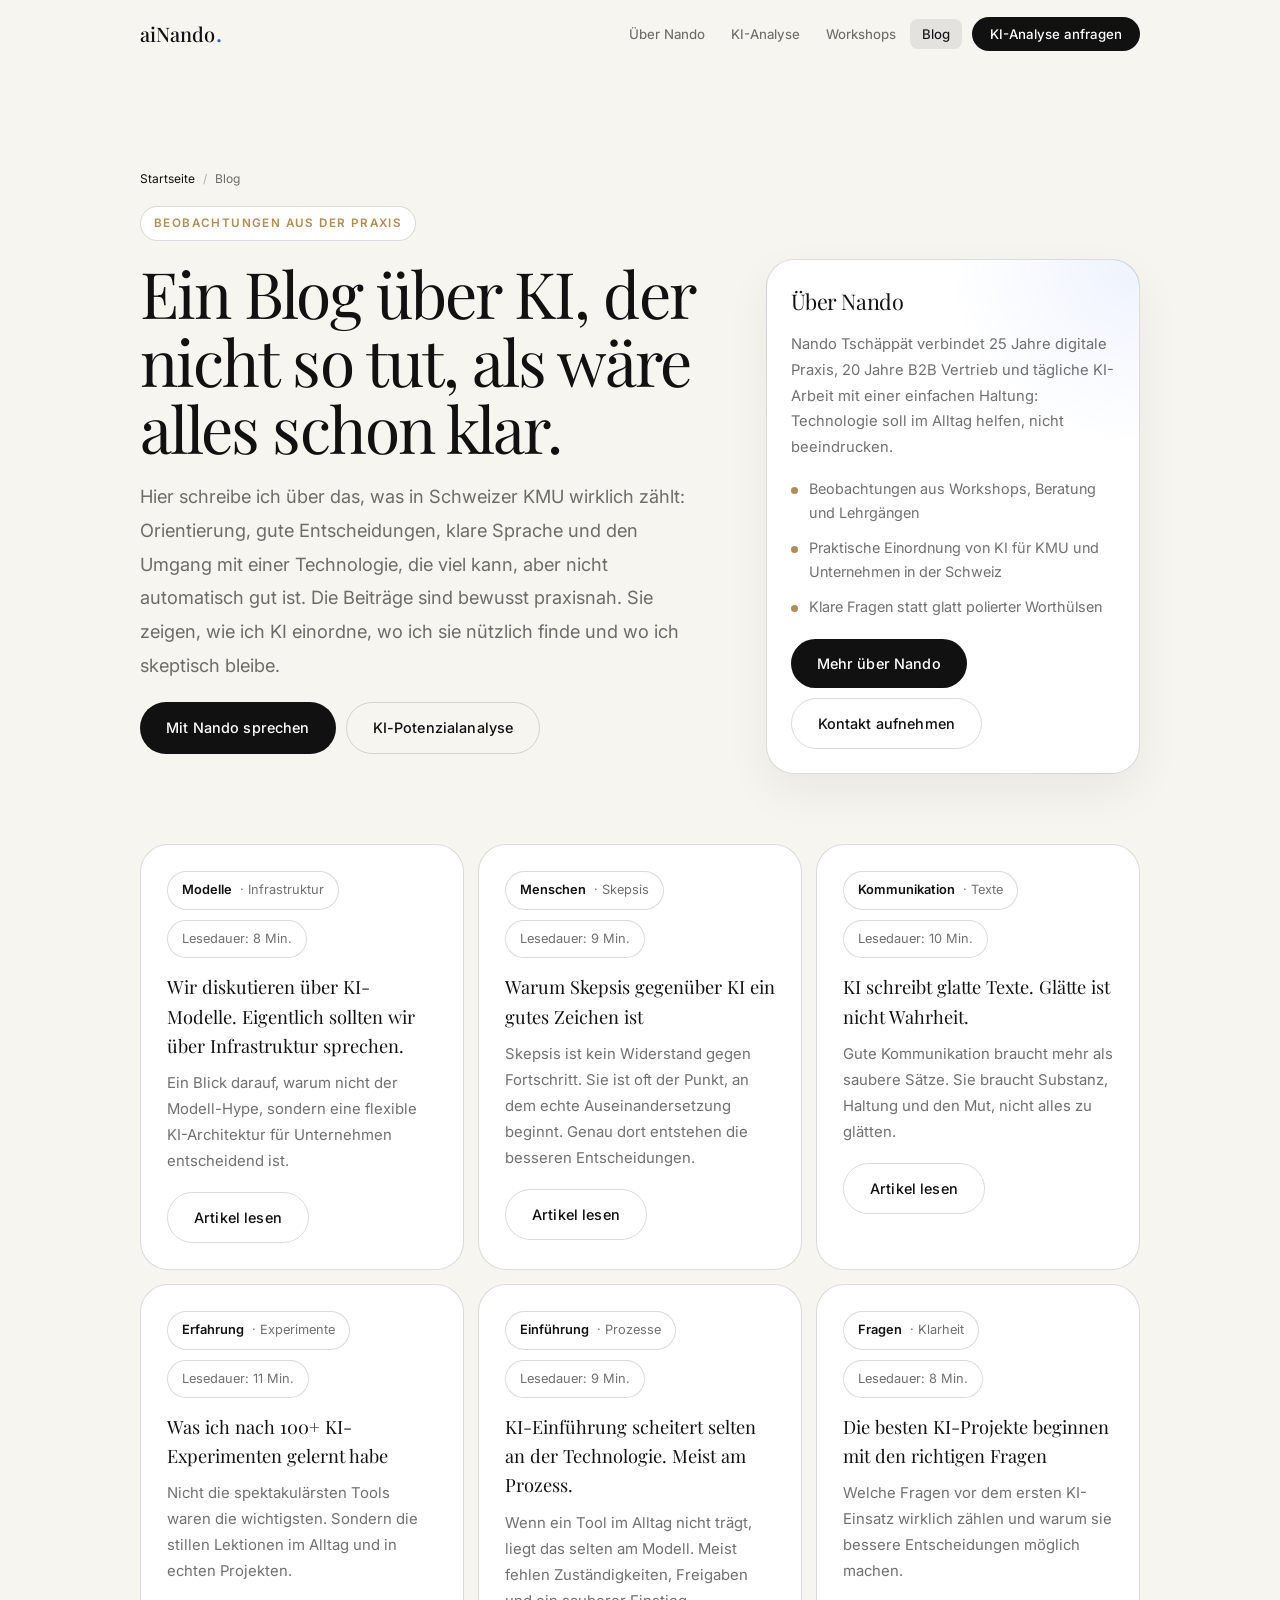
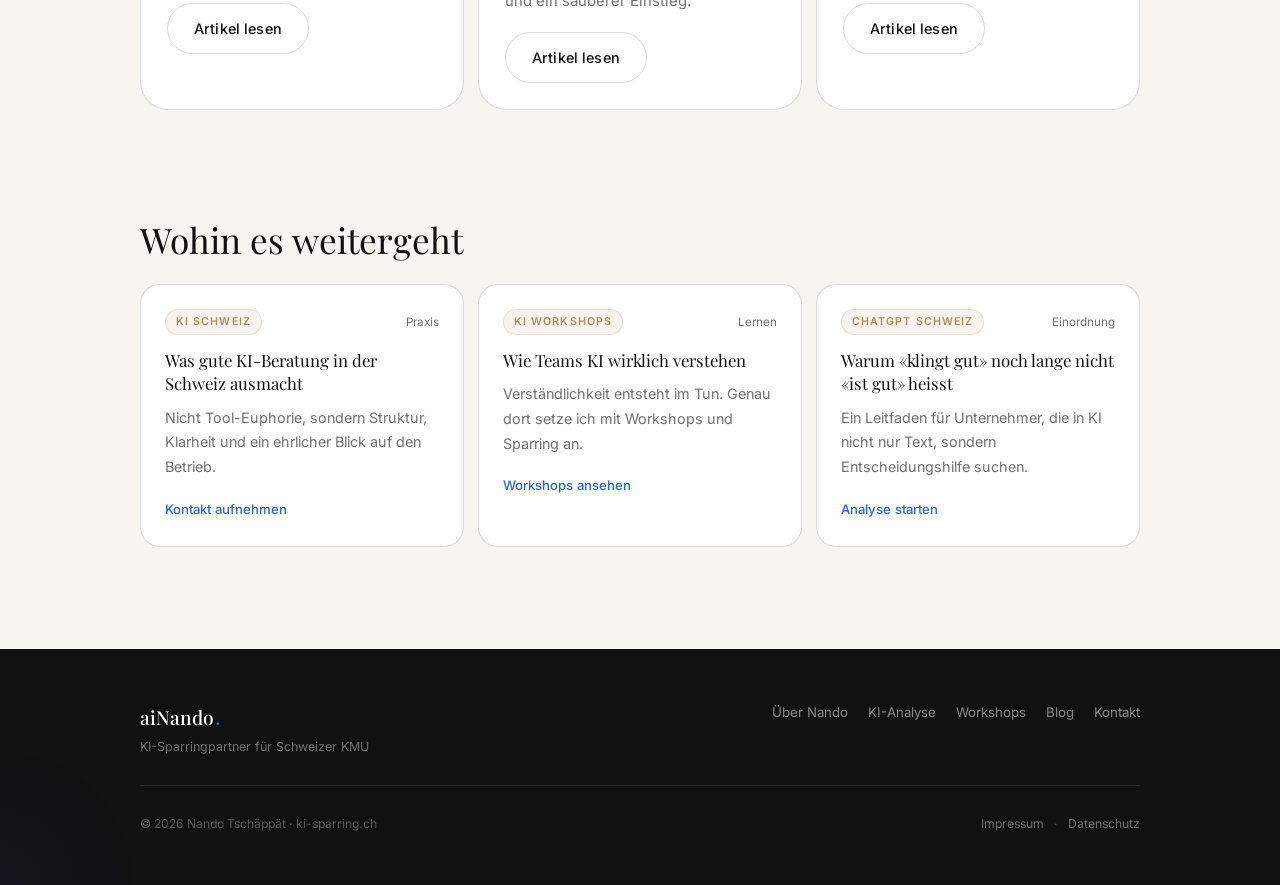
==== commit 2cecdb09: "Replace Nando photos with new versions (-v2) Four new photos from Nando replace the existing ones 1:" ====
--- a/blog/index.html
+++ b/blog/index.html
@@ -11,11 +11,11 @@
   <meta property="og:description" content="Praktische Beobachtungen, Erfahrungen und Einordnungen zu KI, ChatGPT, KI-Strategie und KI-Einführung in Schweizer KMU." />
   <meta property="og:type" content="website" />
   <meta property="og:url" content="https://ki-sparring.ch/blog/" />
-  <meta property="og:image" content="https://ki-sparring.ch/images/nando-portrait-outdoor.jpg" />
+  <meta property="og:image" content="https://ki-sparring.ch/images/nando-portrait-outdoor-v2.jpg" />
   <meta name="twitter:card" content="summary_large_image" />
   <meta name="twitter:title" content="Blog für KI in Schweizer KMU" />
   <meta name="twitter:description" content="Praktische Beobachtungen, Erfahrungen und Einordnungen zu KI, ChatGPT und KI-Strategie in Schweizer KMU." />
-  <meta name="twitter:image" content="https://ki-sparring.ch/images/nando-portrait-outdoor.jpg" />
+  <meta name="twitter:image" content="https://ki-sparring.ch/images/nando-portrait-outdoor-v2.jpg" />
   <meta name="theme-color" content="#F7F5F0" />
   <link rel="preconnect" href="https://fonts.googleapis.com" />
   <link rel="preconnect" href="https://fonts.gstatic.com" crossorigin />
--- a/css/style.css
+++ b/css/style.css
@@ -688,6 +688,19 @@
 .price-detail { font-size: .85rem; color: rgba(255,255,255,.55); line-height: 1.5; }
 .price-reassurance { font-size: .76rem; color: rgba(255,255,255,.4); display: flex; align-items: flex-start; gap: 8px; line-height: 1.5; }
 .price-reassurance i { color: var(--gold); margin-top: 2px; flex-shrink: 0; }
+
+/* KI-Boost */
+.analyse-price-card [hidden] { display: none !important; }
+.section-boost { border-top: 1px solid rgba(255,255,255,.08); }
+.boost-outcome { font-family: var(--font-serif); font-size: clamp(1.1rem, 2vw, 1.3rem); color: var(--white); line-height: 1.45; }
+.section-boost .price-display { flex-wrap: wrap; column-gap: 12px; }
+.section-boost .price-number { white-space: nowrap; }
+.price-regular { font-size: .85rem; color: rgba(255,255,255,.45); white-space: nowrap; }
+.price-guarantee { padding-top: 16px; border-top: 1px solid rgba(255,255,255,.12); display: flex; flex-direction: column; gap: 8px; }
+.price-guarantee strong { font-size: .82rem; font-weight: 600; color: var(--white); display: flex; align-items: center; gap: 8px; }
+.price-guarantee strong i { color: var(--gold); }
+.price-guarantee p { font-size: .8rem; color: rgba(255,255,255,.6); line-height: 1.5; }
+.price-guarantee .price-guarantee-terms { font-size: .72rem; color: rgba(255,255,255,.4); }
 
 /* ── 10. ABLAUF ──────────────────────────────────────────────── */
 .section-ablauf { background: var(--cream); }
@@ -1294,6 +1307,8 @@
   .ws-format-grid { grid-template-columns: repeat(2, 1fr); }
   .pos-grid { grid-template-columns: 320px 1fr; }
   .warum-grid { grid-template-columns: 1fr; }
+  .nav-link { padding: 7px 7px; }
+  .nav-link, .nav-cta { white-space: nowrap; }
 }
 @media (max-width: 900px) {
   .hero-inner { grid-template-columns: 1fr; }
@@ -1316,13 +1331,16 @@
   .trust-sep:nth-child(4) { display: none; }
   .trust-sub { max-width: 140px; }
 }
-@media (max-width: 640px) {
-  :root { --gap: 60px; }
+/* Burger-Menü ab 860px: Mit KI-Boost passen 7 Links nicht mehr in eine Zeile */
+@media (max-width: 860px) {
   .nav-toggle { display: flex; }
   .nav-links { position: fixed; top: var(--nav-h); left: 0; right: 0; background: rgba(247,245,240,.98); backdrop-filter: blur(16px); -webkit-backdrop-filter: blur(16px); flex-direction: column; align-items: stretch; padding: 10px 14px 18px; gap: 3px; border-top: 1px solid var(--ink-15); transform: translateY(-110%); opacity: 0; transition: transform .4s var(--ease), opacity .4s var(--ease); pointer-events: none; box-shadow: 0 20px 40px rgba(17,17,17,.08); }
   .nav-links.open { transform: translateY(0); opacity: 1; pointer-events: all; }
   .nav-link, .nav-cta { padding: 11px 13px; border-radius: 10px; text-align: left; margin: 0; }
   .nav-cta { margin-top: 5px; text-align: center; display: block; }
+}
+@media (max-width: 640px) {
+  :root { --gap: 60px; }
 
   .hero-kpis { flex-direction: column; gap: 0; width: 100%; padding: 14px; align-items: stretch; }
   .kpi-item { padding: 10px 0; width: 100%; align-items: center; text-align: center; }
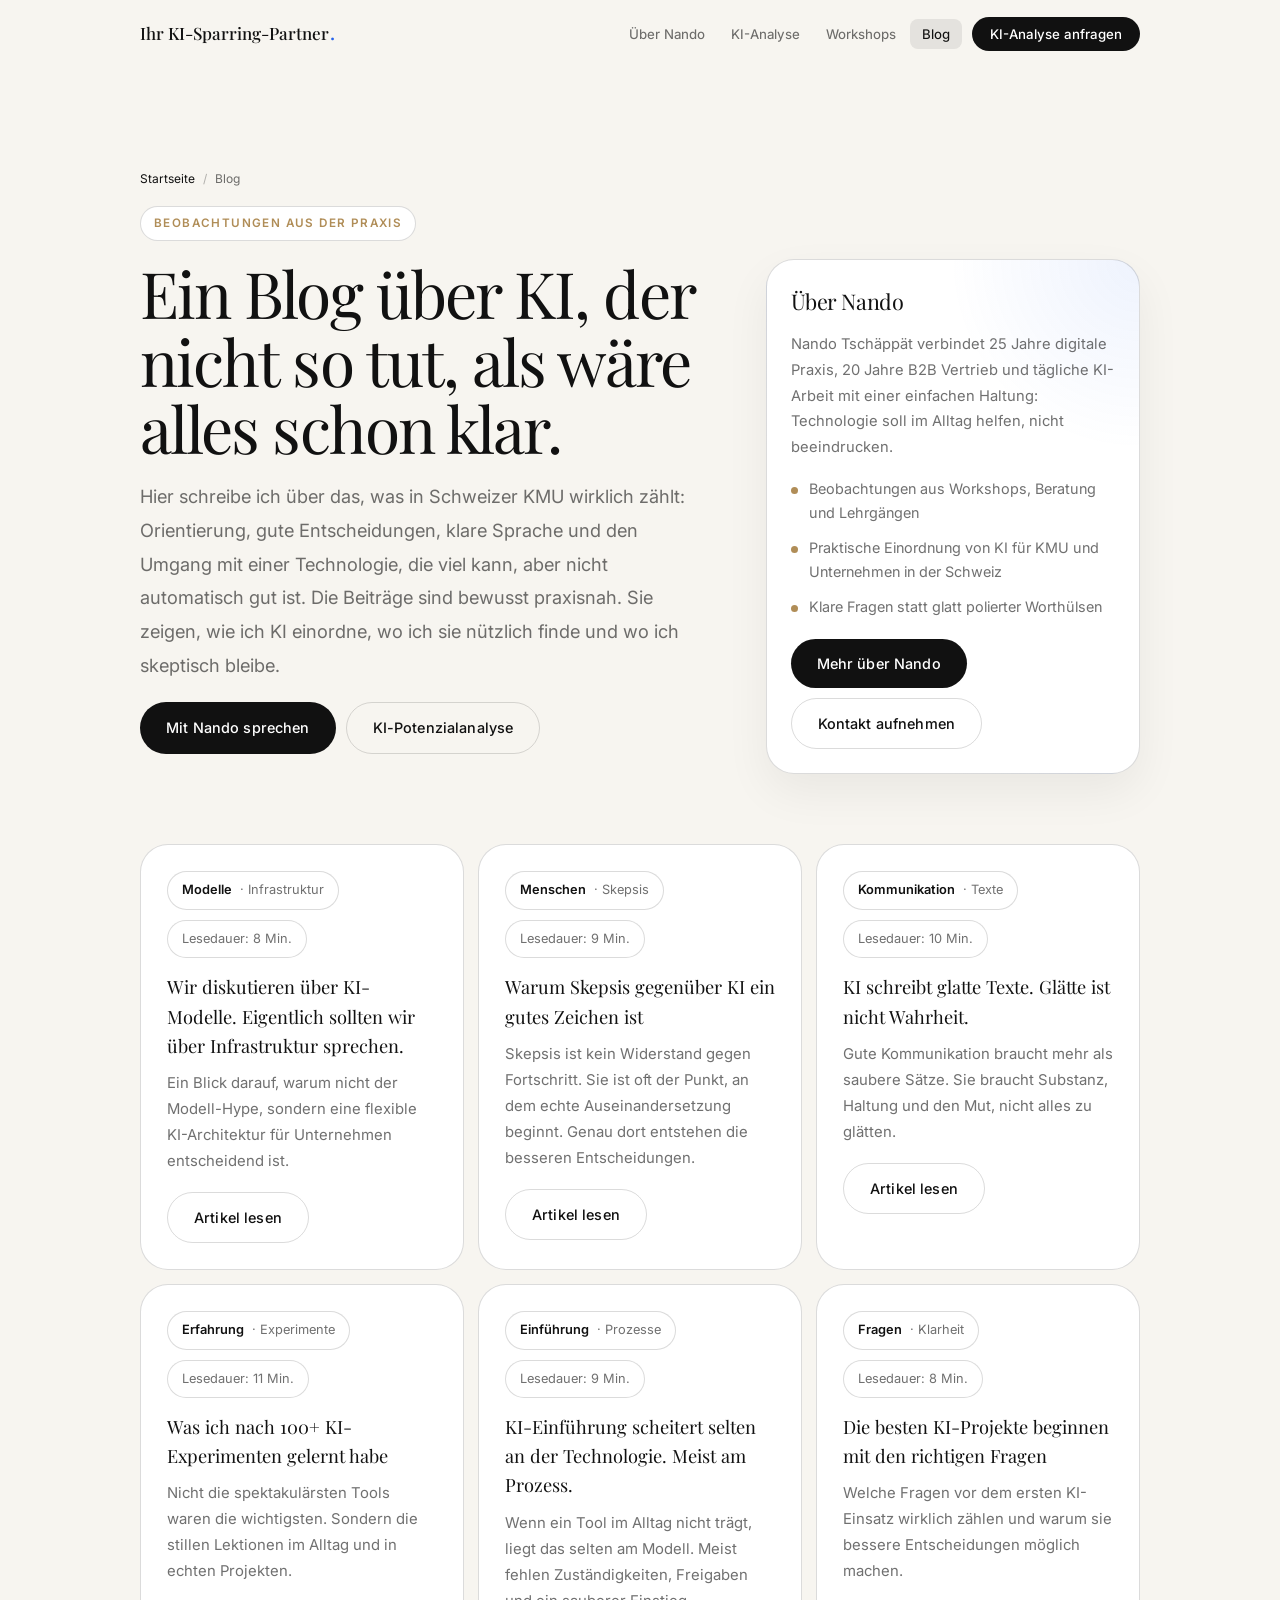
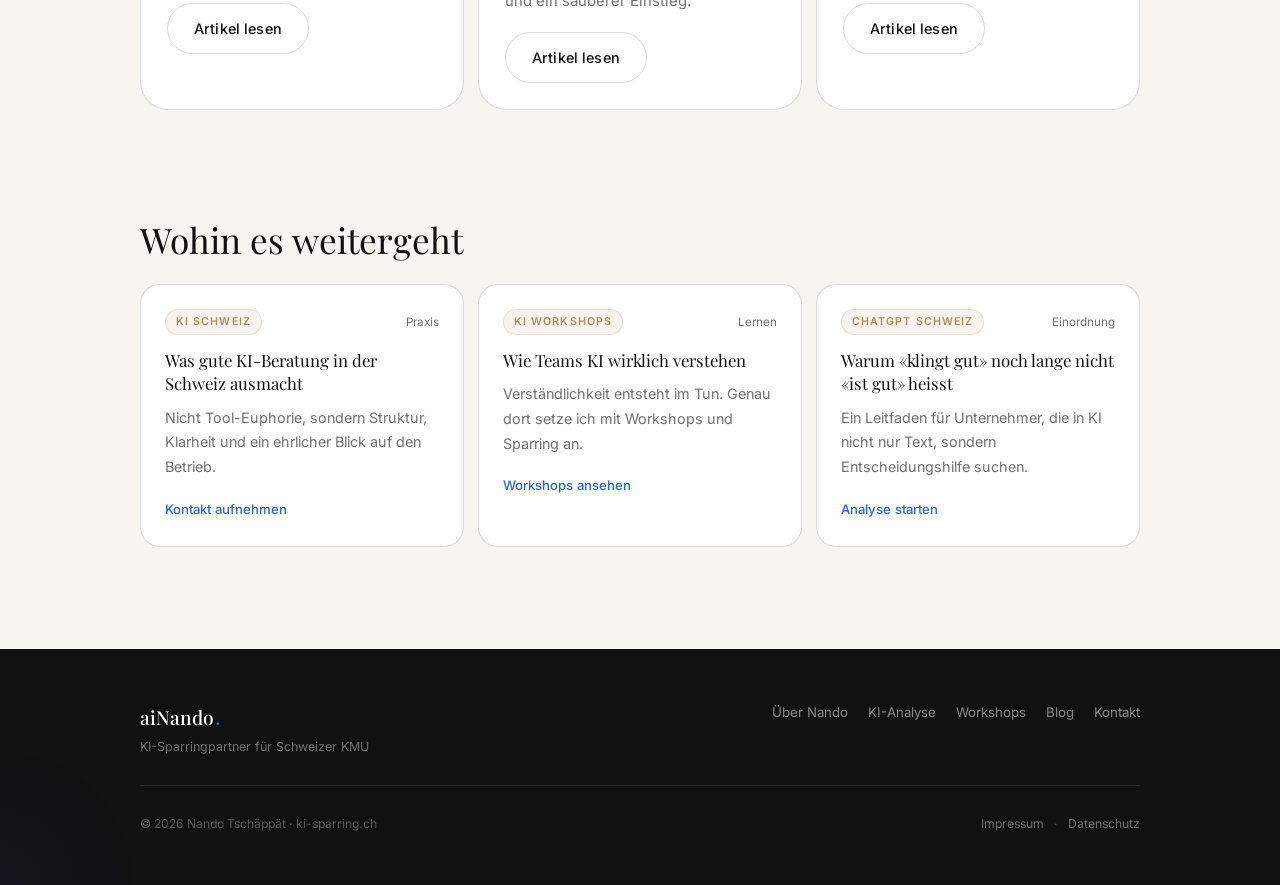
==== commit 0525230d: "blog/index.html: Header-Logo auf Dein/Ihr KI-Sparring-Partner umstellen" ====
--- a/blog/index.html
+++ b/blog/index.html
@@ -45,7 +45,7 @@
   <nav id="nav" aria-label="Hauptnavigation">
     <div class="nav-inner">
       <a href="/" class="nav-logo" aria-label="Zur Startseite">
-        <span class="logo-text">aiNando</span><span class="logo-dot">.</span>
+        <span class="logo-text"><span class="formality-sie">Ihr KI-Sparring-Partner</span><span class="formality-du">Dein KI-Sparring-Partner</span></span><span class="logo-dot">.</span>
       </a>
       <button class="nav-toggle" aria-label="Menü öffnen" aria-expanded="false" aria-controls="nav-menu">
         <span></span><span></span>
--- a/css/style.css
+++ b/css/style.css
@@ -158,7 +158,8 @@
   max-width: var(--cw); margin: 0 auto; padding: 0 var(--cpad);
   height: 100%; display: flex; align-items: center; justify-content: space-between; gap: 20px;
 }
-.nav-logo { font-family: var(--font-serif); font-size: 1.25rem; font-weight: 500; display: flex; align-items: baseline; gap: 1px; flex-shrink: 0; }
+.nav-logo { font-family: var(--font-serif); font-size: 1.0625rem; font-weight: 500; display: flex; align-items: baseline; gap: 1px; flex-shrink: 0; white-space: nowrap; }
+.nav-logo .logo-dot { font-size: 1.23rem; }
 .logo-dot { color: var(--blue); font-size: 1.45rem; line-height: 1; }
 .nav-links { display: flex; align-items: center; gap: 2px; }
 .nav-link { padding: 7px 12px; font-size: .83rem; font-weight: 450; color: var(--ink-60); border-radius: 8px; transition: color .2s, background .2s; }
@@ -690,6 +691,7 @@
 .price-reassurance i { color: var(--gold); margin-top: 2px; flex-shrink: 0; }
 
 /* KI-Boost */
+#ki-boost { scroll-margin-top: var(--nav-h); }
 .analyse-price-card [hidden] { display: none !important; }
 .section-boost { border-top: 1px solid rgba(255,255,255,.08); }
 .boost-outcome { font-family: var(--font-serif); font-size: clamp(1.1rem, 2vw, 1.3rem); color: var(--white); line-height: 1.45; }
@@ -1331,8 +1333,8 @@
   .trust-sep:nth-child(4) { display: none; }
   .trust-sub { max-width: 140px; }
 }
-/* Burger-Menü ab 860px: Mit KI-Boost passen 7 Links nicht mehr in eine Zeile */
-@media (max-width: 860px) {
+/* Burger-Menü ab 1140px: Der längere Schriftzug und die 7 Startseiten-Links passen sonst nicht in eine Zeile */
+@media (max-width: 1140px) {
   .nav-toggle { display: flex; }
   .nav-links { position: fixed; top: var(--nav-h); left: 0; right: 0; background: rgba(247,245,240,.98); backdrop-filter: blur(16px); -webkit-backdrop-filter: blur(16px); flex-direction: column; align-items: stretch; padding: 10px 14px 18px; gap: 3px; border-top: 1px solid var(--ink-15); transform: translateY(-110%); opacity: 0; transition: transform .4s var(--ease), opacity .4s var(--ease); pointer-events: none; box-shadow: 0 20px 40px rgba(17,17,17,.08); }
   .nav-links.open { transform: translateY(0); opacity: 1; pointer-events: all; }
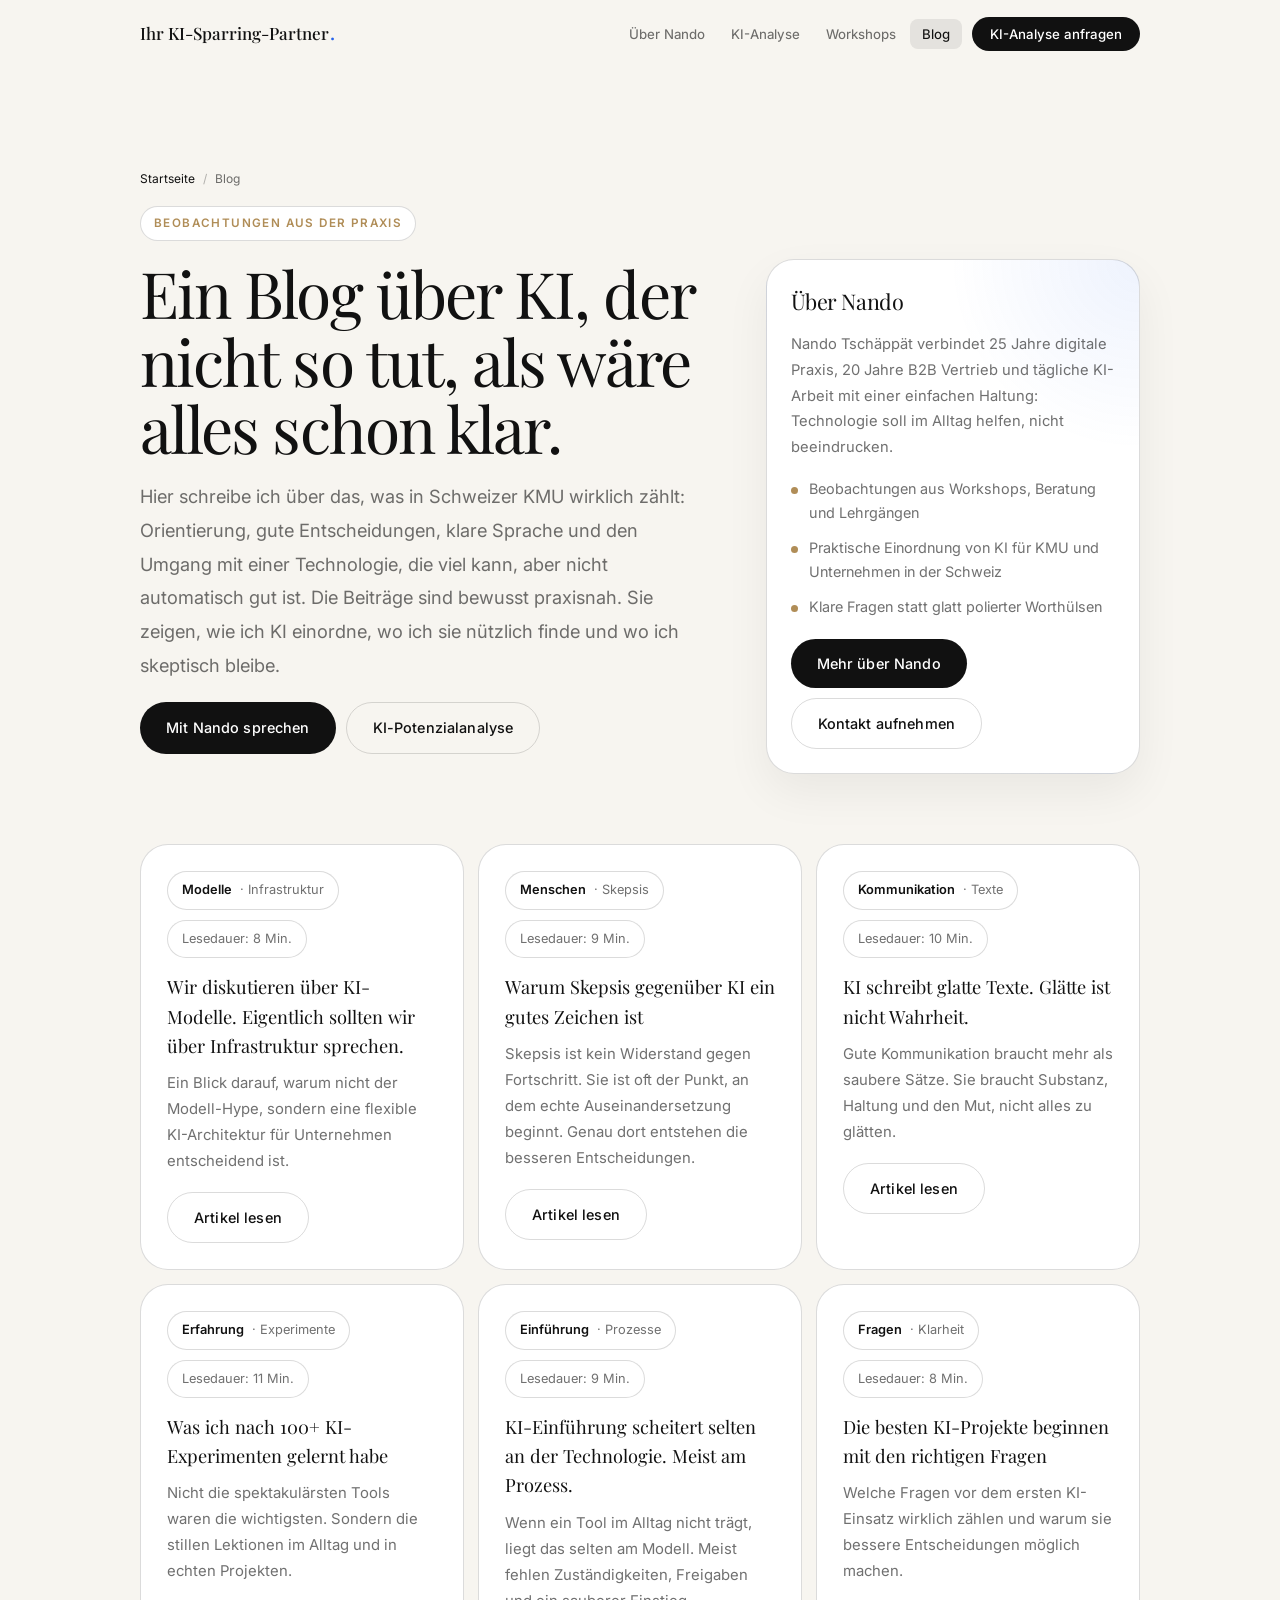
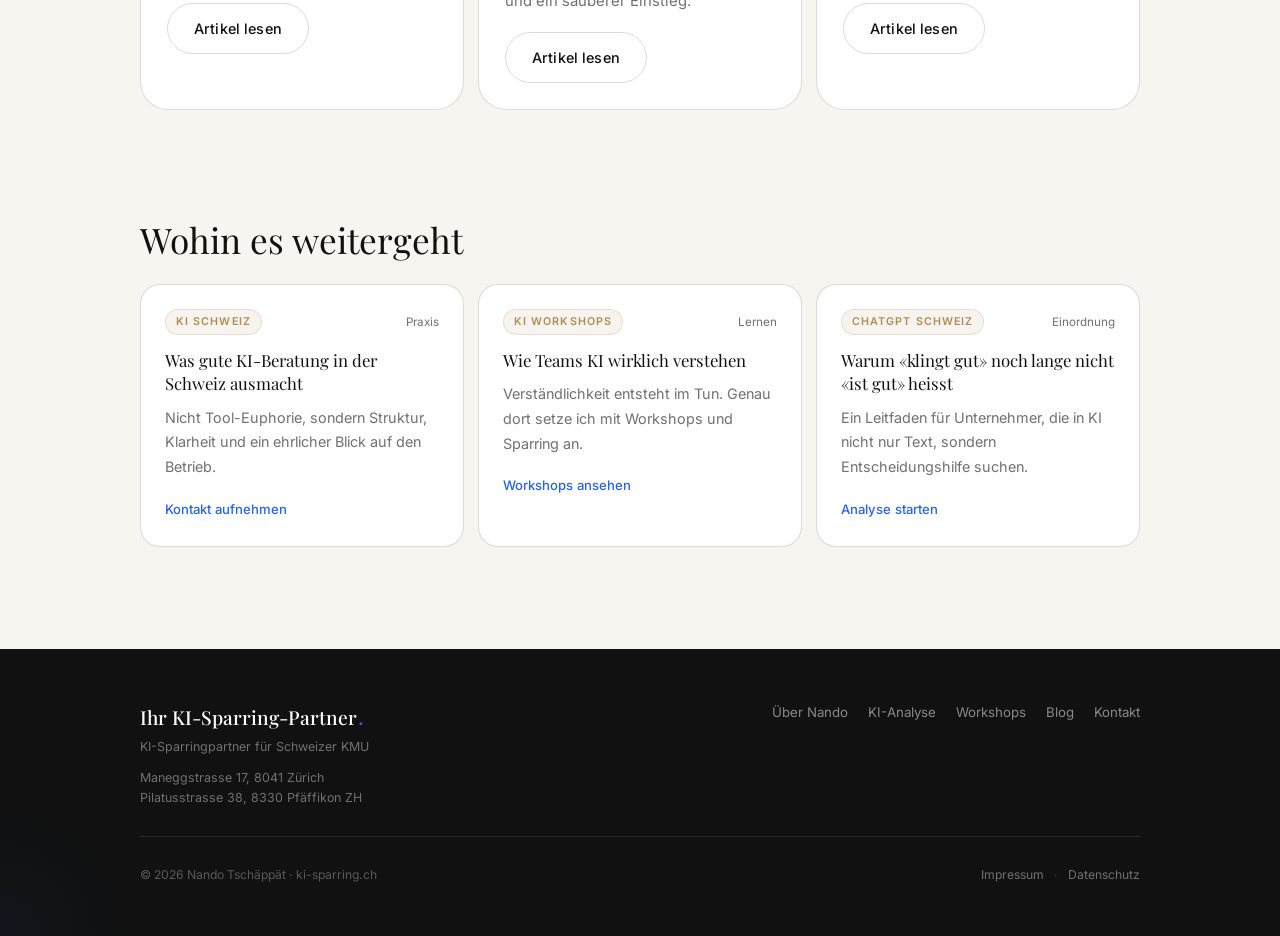
==== commit 625e0d48: "Blog-Übersicht: Footer-Logo und beide Standorte" ====
--- a/blog/index.html
+++ b/blog/index.html
@@ -222,9 +222,13 @@
       <div class="footer-top">
         <div class="footer-brand">
           <a href="/" class="footer-logo" aria-label="Zur Startseite">
-            <span class="logo-text">aiNando</span><span class="logo-dot">.</span>
+            <span class="logo-text"><span class="formality-sie">Ihr KI-Sparring-Partner</span><span class="formality-du">Dein KI-Sparring-Partner</span></span><span class="logo-dot">.</span>
           </a>
           <p>KI-Sparringpartner für Schweizer KMU</p>
+          <ul class="footer-locations">
+            <li>Maneggstrasse 17, 8041 Zürich</li>
+            <li>Pilatusstrasse 38, 8330 Pfäffikon ZH</li>
+          </ul>
         </div>
         <nav class="footer-nav" aria-label="Footer Navigation">
           <a href="/#positionierung">Über Nando</a>
--- a/css/style.css
+++ b/css/style.css
@@ -936,8 +936,8 @@
 .info-highlight strong { display: block; font-size: .86rem; font-weight: 600; color: var(--ink); margin-bottom: 2px; }
 .info-highlight p { font-size: .78rem; color: var(--ink-60); margin: 0; }
 .info-hint { font-size: .7rem !important; color: var(--gold) !important; margin-top: 2px !important; }
-.info-standort { display: flex; align-items: center; gap: 9px; font-size: .8rem; color: var(--ink-60); }
-.info-standort i { color: var(--gold); }
+.info-standort { display: flex; align-items: flex-start; gap: 9px; font-size: .8rem; color: var(--ink-60); }
+.info-standort i { color: var(--gold); margin-top: 3px; }
 
 /* ── 17. FOOTER ──────────────────────────────────────────────── */
 .site-footer { padding: clamp(32px, 5vw, 52px) 0; border-top: 1px solid var(--ink-15); background: var(--ink); }
@@ -946,6 +946,8 @@
 .footer-logo .logo-text { font-family: var(--font-serif); font-size: 1.2rem; font-weight: 500; color: var(--white); }
 .footer-logo .logo-dot { color: var(--blue); font-size: 1.4rem; }
 .footer-brand p { font-size: .78rem; color: rgba(255,255,255,.4); margin-top: 4px; }
+.footer-locations { list-style: none; margin: 12px 0 0; padding: 0; display: grid; gap: 2px; }
+.footer-locations li { font-size: .78rem; color: rgba(255,255,255,.4); line-height: 1.5; }
 .footer-nav { display: flex; gap: 20px; flex-wrap: wrap; align-items: center; }
 .footer-nav a { font-size: .83rem; color: rgba(255,255,255,.5); transition: color .2s; }
 .footer-nav a:hover { color: var(--white); }
